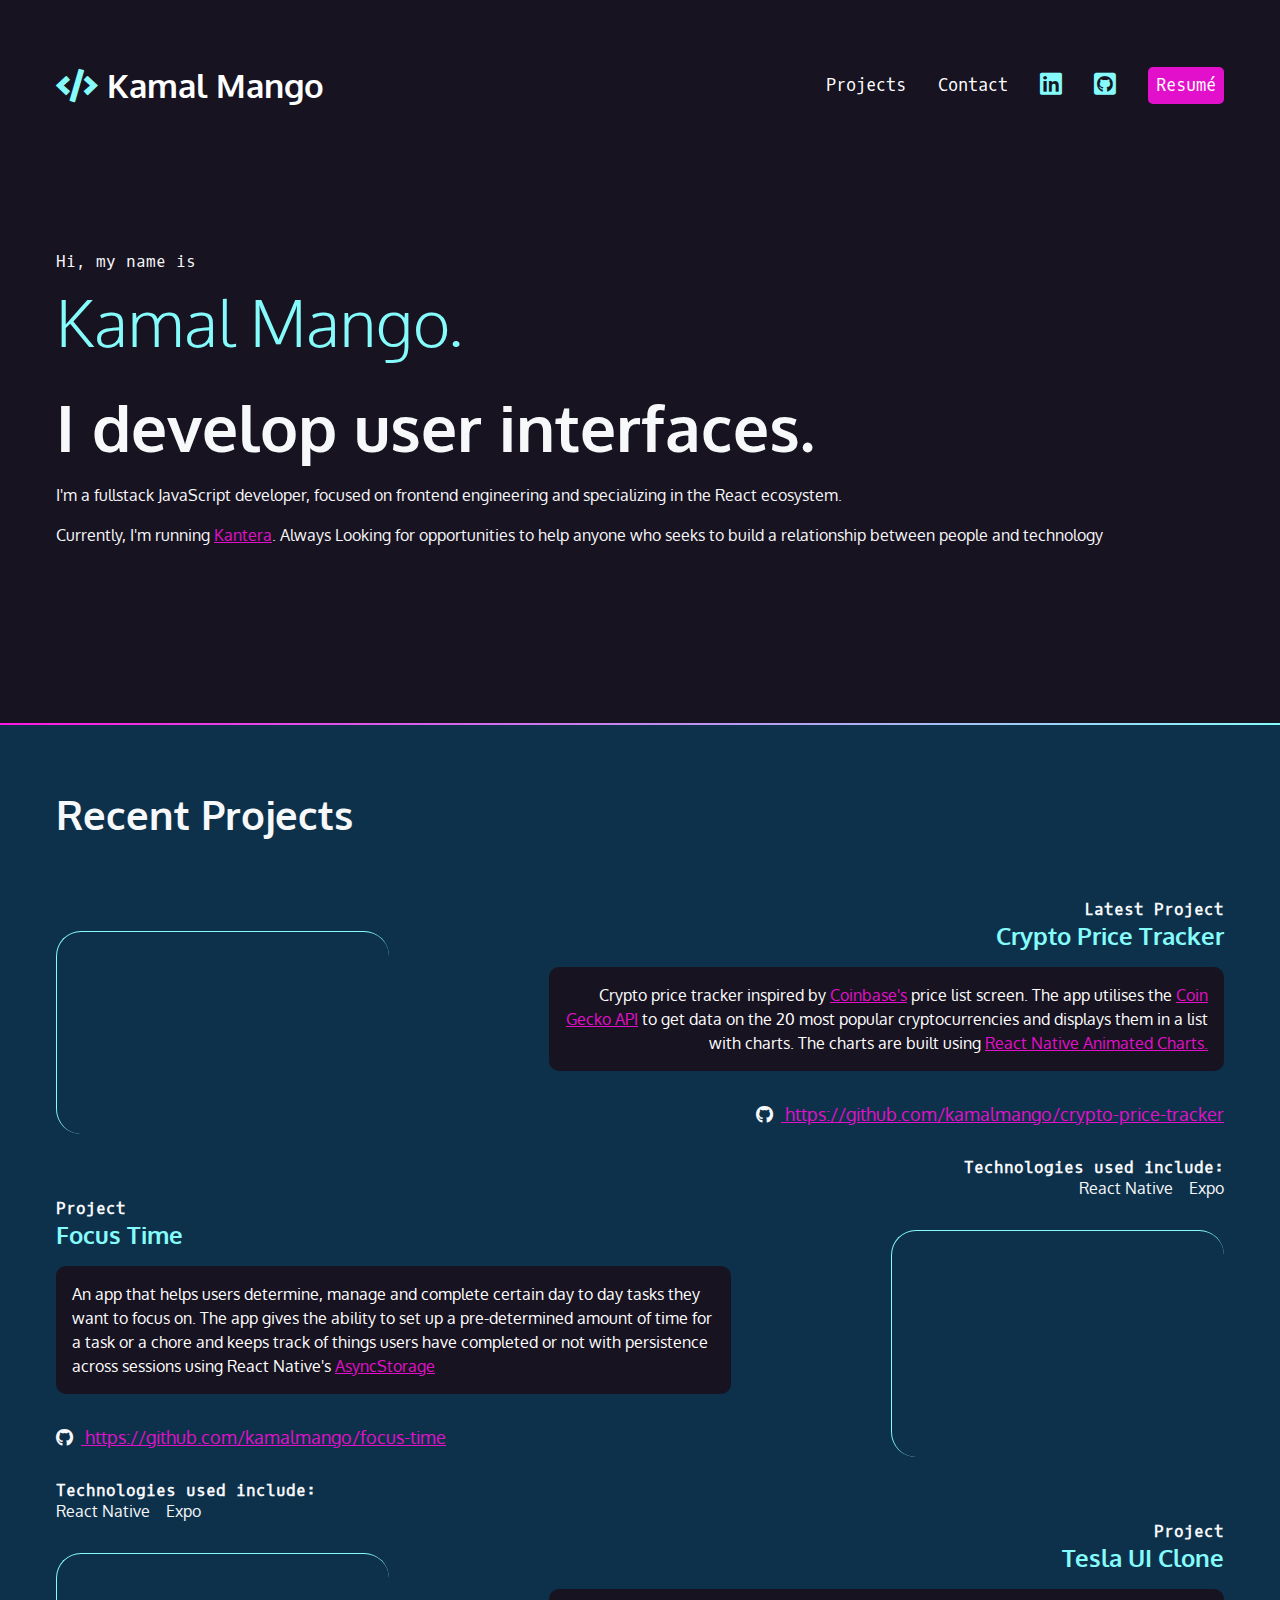
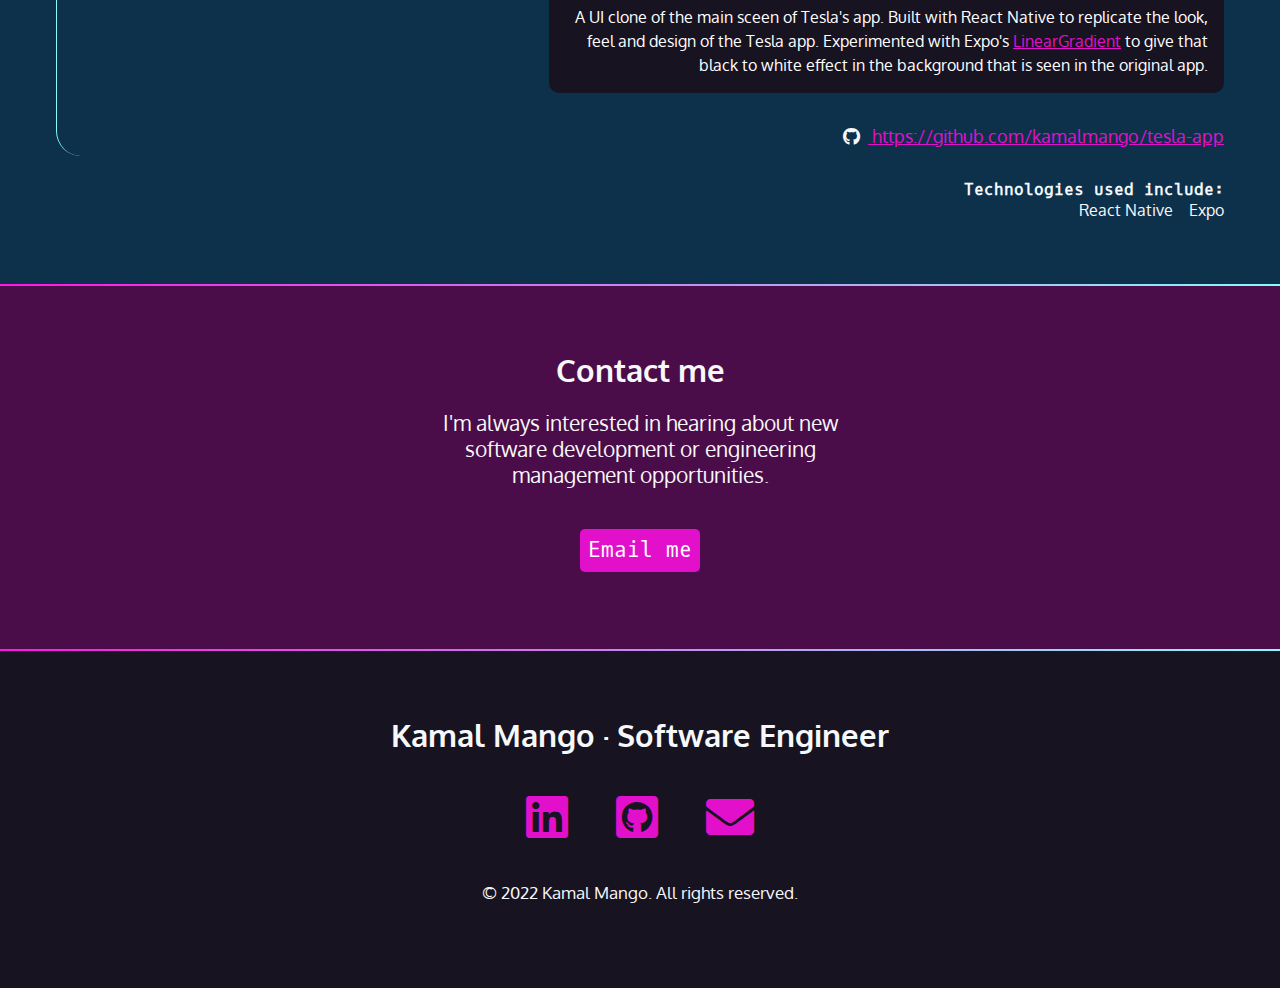
==== home.html @ 73b5f89b "update resume link" ====
<!DOCTYPE html>
<html lang="en">
<head>
  <meta charset="UTF-8">
  <meta http-equiv="X-UA-Compatible" content="IE=edge">
  <meta name="viewport" content="width=device-width, initial-scale=1.0">
  <link rel="preconnect" href="https://fonts.googleapis.com" />
  <link rel="preconnect" href="https://fonts.gstatic.com" crossorigin />
  <link href="https://fonts.googleapis.com/css2?family=Oxygen&family=Oxygen+Mono&display=swap" rel="stylesheet" />
  <link href="https://cdnjs.cloudflare.com/ajax/libs/font-awesome/5.15.4/css/all.min.css" rel="stylesheet" />
  <link href="css/style.css" rel="stylesheet">
  <title>Kamal Mango's Porfolio Website</title>
</head>
<body>
  <!-- nav -->
  <nav>
    <ul class="menu desktop">
      <li>
        <h1>
          <a href="home.html">
            <span class="fas fa-code" aria-hidden="true"></span>
            <span>Kamal Mango</span>
          </a>
        </h1>
      </li>
      <li><a href="#projects">Projects</a></li>
      <li><a href="#contact">Contact</a></li>
      <li>
        <a href="https://www.linkedin.com/in/kamalmango/" target="_blank">
          <span class="fab fa-linkedin" aria-hidden="true"></span>
          <span class="sr-only">LinkedIn</span>
        </a>
      </li>
      <li>
        <a href="https://www.github.com/kamalmango" target="_blank">
          <span class="fab fa-github-square" aria-hidden="true"></span>
          <span class="sr-only">Github</span>
        </a>
      </li>
      <li><a href="https://drive.google.com/file/d/1zNlAHBArFR6UaT8lVeZVPWN4AHHZHZMK/view?usp=sharing" target="_blank" class="button">Resumé</a></li>
    </ul>
  </nav>

   <!-- intro -->
  <section id="intro">
    <p class="name">Hi, my name is <span>Kamal Mango.</span></p> 
    <h2>I develop user interfaces.</h2>
    <p>I'm a fullstack JavaScript developer, focused on frontend engineering and specializing in the React ecosystem.</p>
    <p>Currently, I'm running <a href="https://www.kantera.io/" target="_blank">Kantera</a>. Always Looking for opportunities to help anyone who seeks to build a relationship between people and technology</p>
  </section>

  <div class="gradient"></div>

  <!-- Projects -->
  <div class="section-blue">
    <section id="projects">
      <h2>Recent Projects</h2>
      <article>
        <div class="text">
          <h4>Latest Project</h4>
          <h3>Crypto Price Tracker</h3>
          <p class="blackbox">
            Crypto price tracker inspired by <a href="https://www.coinbase.com/price" target="_blank">Coinbase's</a> price list screen. 
            The app utilises the <a href="https://www.coingecko.com/en/api" target="_blank">Coin Gecko API</a> to get data on the 20 most popular cryptocurrencies and displays them in a list with charts. 
            The charts are built using <a href="https://github.com/rainbow-me/react-native-animated-charts" target="_blank">React Native Animated Charts.</a> 
          </p>
          <div class="git-link">
            <a href="https://github.com/kamalmango/crypto-price-tracker" target="_blank">
              <span class="fab fa-github" aria-hidden="true"></span>
              <span>https://github.com/kamalmango/crypto-price-tracker</span>
            </a>
          </div>
          <h4>Technologies used include:</h4>
          <ul>
            <li>React Native</li>
            <li>Expo</li>
          </ul>
        </div>
        <video autoplay muted loop><source src="./vids/cryptoPriceTracker.mov"></video>
      </article>
      <article class="reverse">
        <div class="text">
          <h4>Project</h4>
          <h3>Focus Time</h3>
          <p class="blackbox">
            An app that helps users determine, manage and complete certain day to day tasks they want to focus on. 
            The app gives the ability to set up a pre-determined amount of time for a task or a chore and keeps track of things
            users have completed or not with persistence across sessions using React Native's 
            <a href="https://reactnative.dev/docs/asyncstorage" target="_blank">AsyncStorage</a>
          </p>
          <div class="git-link">
            <a href="https://github.com/kamalmango/focus-time" target="_blank">
              <span class="fab fa-github" aria-hidden="true"></span>
              <span>https://github.com/kamalmango/focus-time</span>
            </a>
          </div>
          <h4>Technologies used include:</h4>
          <ul>
            <li>React Native</li>
            <li>Expo</li>
          </ul>
        </div>
        <video autoplay muted loop><source src="./vids/focusTime.mov"></video>
      </article>
      <article>
        <div class="text">
          <h4>Project</h4>
          <h3>Tesla UI Clone</h3>
          <p class="blackbox">
            A UI clone of the main sceen of Tesla's app. Built with React Native to replicate the look, feel and design of the Tesla app. 
            Experimented with Expo's <a href="https://docs.expo.dev/versions/latest/sdk/linear-gradient/" target="_blank">LinearGradient</a> to give that 
            black to white effect in the background that is seen in the original app. 
          </p>
          <div class="git-link">
            <a href="https://github.com/kamalmango/tesla-app" target="_blank">
              <span class="fab fa-github" aria-hidden="true"></span>
              <span>https://github.com/kamalmango/tesla-app</span>
            </a>
          </div>
          <h4>Technologies used include:</h4>
          <ul>
            <li>React Native</li>
            <li>Expo</li>
          </ul>
        </div>
        <video autoplay muted loop><source src="./vids/tesla-demo.mov"></video>
      </article>
    </section>
  </div>

  <div class="gradient"></div>

  <!-- contact -->
  <div class="section-plum">
    <section id="contact">
      <h2>Contact me</h2>
      <p>
        I'm always interested in hearing about new software development or engineering management opportunities.
      </p>
      <p><a href="mailto:mango@kantera.io" class="button">Email me</a></p>
    </section>
  </div>

  <div class="gradient"></div>

  <!-- footer -->
  <footer>
    <h2>Kamal Mango &middot; Software Engineer</h2>
    <ul>
      <li>
        <a href="https://www.linkedin.com/in/kamalmango" target="_blank">
          <span class="fab fa-linkedin" aria-hidden="true"></span>
          <span class="sr-only">LinkedIn</span>
        </a>
      </li>
      <li>
        <a href="https://www.github.com/kamalmango" target="_blank">
          <span class="fab fa-github-square" aria-hidden="true"></span>
          <span class="sr-only">Github</span>
        </a>
      </li>
      <li>
        <a href="mailto:mango@kantera.io">
          <span class="fas fa-envelope" aria-hidden="true"></span>
          <span class="sr-only">Email</span>
        </a>
      </li>
    </ul>
    <p><small>&copy; 2022 Kamal Mango. All rights reserved.</small></p>
  </footer>
  
</body>
</html>
---- css/style.css ----
/* Variables declared here - these are the colors for our pages, as well as the font stacks and sizes. */

:root {
  --black: #171321;
  --dkblue: #0d314b;
  --plum: #4b0d49;
  --hotmag: #ff17e4;
  --magenta: #e310cb;
  --aqua: #86fbfb;
  --white: #f7f8fa;
  --font-size: 1.3rem;
  --mono: "Oxygen mono", monospace;
  --sans: Oxygen, sans-serif;
}


/* border box model: https://css-tricks.com/box-sizing/ */

html {
  box-sizing: border-box;
}

*,
*::before,
*::after {
  box-sizing: inherit;
}


/* generic styles for the page */

body {
  padding: 0;
  margin: 0;
  font-family: var(--sans);
  background-color: var(--black);
  color: var(--white);
  font-size: var(--font-size);
}

h1,
h2,
h3 {
  margin: 0;
}

a {
  color: var(--magenta);
}

a:hover {
  color: var(--hotmag);
  text-decoration: none;
}

video {
  width: 30%;
}


/* background color divs */

.section-plum {
  background-color: var(--plum);
}

.section-blue {
  background-color: var(--dkblue);
}

.gradient {
  background: linear-gradient(90deg, rgba(255, 23, 228, 1) 0%, rgba(134, 251, 251, 1) 100%);
  height: 2px;
}


/* intro styles */

#intro {
  padding: 4rem 1rem 10rem 1rem;
  padding-bottom: 10rem;
  max-width: 1200px;
  margin: 0 auto;
}

#intro p {
  font-size: 1rem;
  line-height: 1.5;
}

#intro .name {
  font-family: var(--mono);
  font-size: 1rem;
}

.name span {
  font-family: var(--sans);
  font-size: 4rem;
  color: var(--aqua);
  display: block;
  font-weight: 300;
}

#intro h2 {
  font-size: 4rem;
}


/* contact section */

#contact {
  width: 400px;
  text-align: center;
  margin: 0 auto;
  padding: 4rem 0;
}

#contact p:last-child {
  margin-top: 3rem;
}


/* navigation */

nav {
  font-family: var(--mono);
  font-size: 80%;
  padding: 4rem 1rem;
}

nav h1 a {
  font-family: var(--sans);
}

nav ul {
  margin: 0;
  padding: 0;
  list-style-type: none;
  display: flex;
  flex-flow: row wrap;
  justify-content: center;
  align-items: center;
  gap: 2rem;
}

nav li:first-child {
  flex-basis: 100%;
  text-align: center;
}

nav [class*="fa-"] {
  font-size: 150%;
  color: var(--aqua);
}

nav h1 [class*="fa-"] {
  font-size: 100%;
  color: var(--aqua);
}

nav a {
  color: white;
  text-decoration: none;
  display: block;
}

nav a:hover,
nav [class*="fa-"]:hover {
  color: var(--magenta);
}

.button {
  background-color: var(--magenta);
  color: white;
  padding: 0.5rem;
  border-radius: 5px;
  text-decoration: none;
  font-family: var(--mono);
}

.button:hover {
  color: white;
  background-color: var(--hotmag);
}


/* projects section */

#projects {
  padding: 4rem 1rem;
}

#projects h2 {
  font-size: 2.5rem;
  margin-bottom: calc(2.5rem * 1.5);
}

#projects h3 {
  color: var(--aqua);
}

#projects h4 {
  font-size: 1rem;
  font-family: var(--mono);
  margin: 0;
}

.blackbox {
  padding: 1rem;
  border-radius: 10px;
  color: white;
  background-color: var(--black);
  font-size: 1rem;
  line-height: 1.5;
}

#projects ul {
  list-style-type: none;
  padding: 0;
  margin: 0;
  display: flex;
  flex-flow: row wrap;
  justify-content: flex-start;
  gap: 1rem;
  font-size: 1rem;
}

#projects video {
  /* margin: 2rem 0 4rem 0; */
  margin: 2rem 0 4rem 0;
  padding: 1rem;
  border-left: 1px solid var(--aqua);
  border-top: 1px solid var(--aqua);
  border-radius: 25px;
}


/* footer section */

footer {
  text-align: center;
  padding: 4rem 0;
}

footer ul {
  list-style-type: none;
  padding: 0;
  margin: 2rem 0;
  display: flex;
  flex-flow: row wrap;
  justify-content: center;
  gap: 3rem;
  font-size: 3rem;
}

@media (min-width: 800px) {
  article {
      display: flex;
      gap: 10rem;
  }
  #projects {
      max-width: 1200px;
      margin: 0 auto;
  }
  #projects video {
  }
  .text {
      order: 2;
      text-align: right; 
  }
  #projects ul {
      justify-content: flex-end;
  }
  #projects .reverse .text {
      order: -1;
      text-align: left;
  }
  #projects .reverse video {
  }
  #projects .reverse ul {
      justify-content: flex-start;
  }
}

@media (min-width: 850px) {
  nav {
      max-width: 1200px;
      margin: 0 auto;
  }
  nav li:first-child {
      flex-basis: auto;
      text-align: left;
      margin-right: auto;
  }
}


@media (max-width: 480px) {
  nav {
    display: none;
  }
}

@media (max-width: 800px) {
  video {
    width: 40%;
  }
}

@media (max-width: 700px) {
  video {
    width: 50%;
  }
}

@media (max-width: 600px) {
  video {
    width: 60%;
  }
}

@media (max-width: 500px) {
  video {
    width: 70%;
  }
}

@media (max-width: 400px) {
  video {
    width: 80%;
  }
}

@media (max-width: 300px) {
  video {
    width: 90%;
  }
}

.fa-github {
  color: var(--white);
  margin-right: 0.5rem;
}
.fa-github:hover {
  color: var(--magenta);
}

.git-link {
  font-size: 1.1rem;
  margin-top: 2rem;
  margin-bottom: 2rem;
}
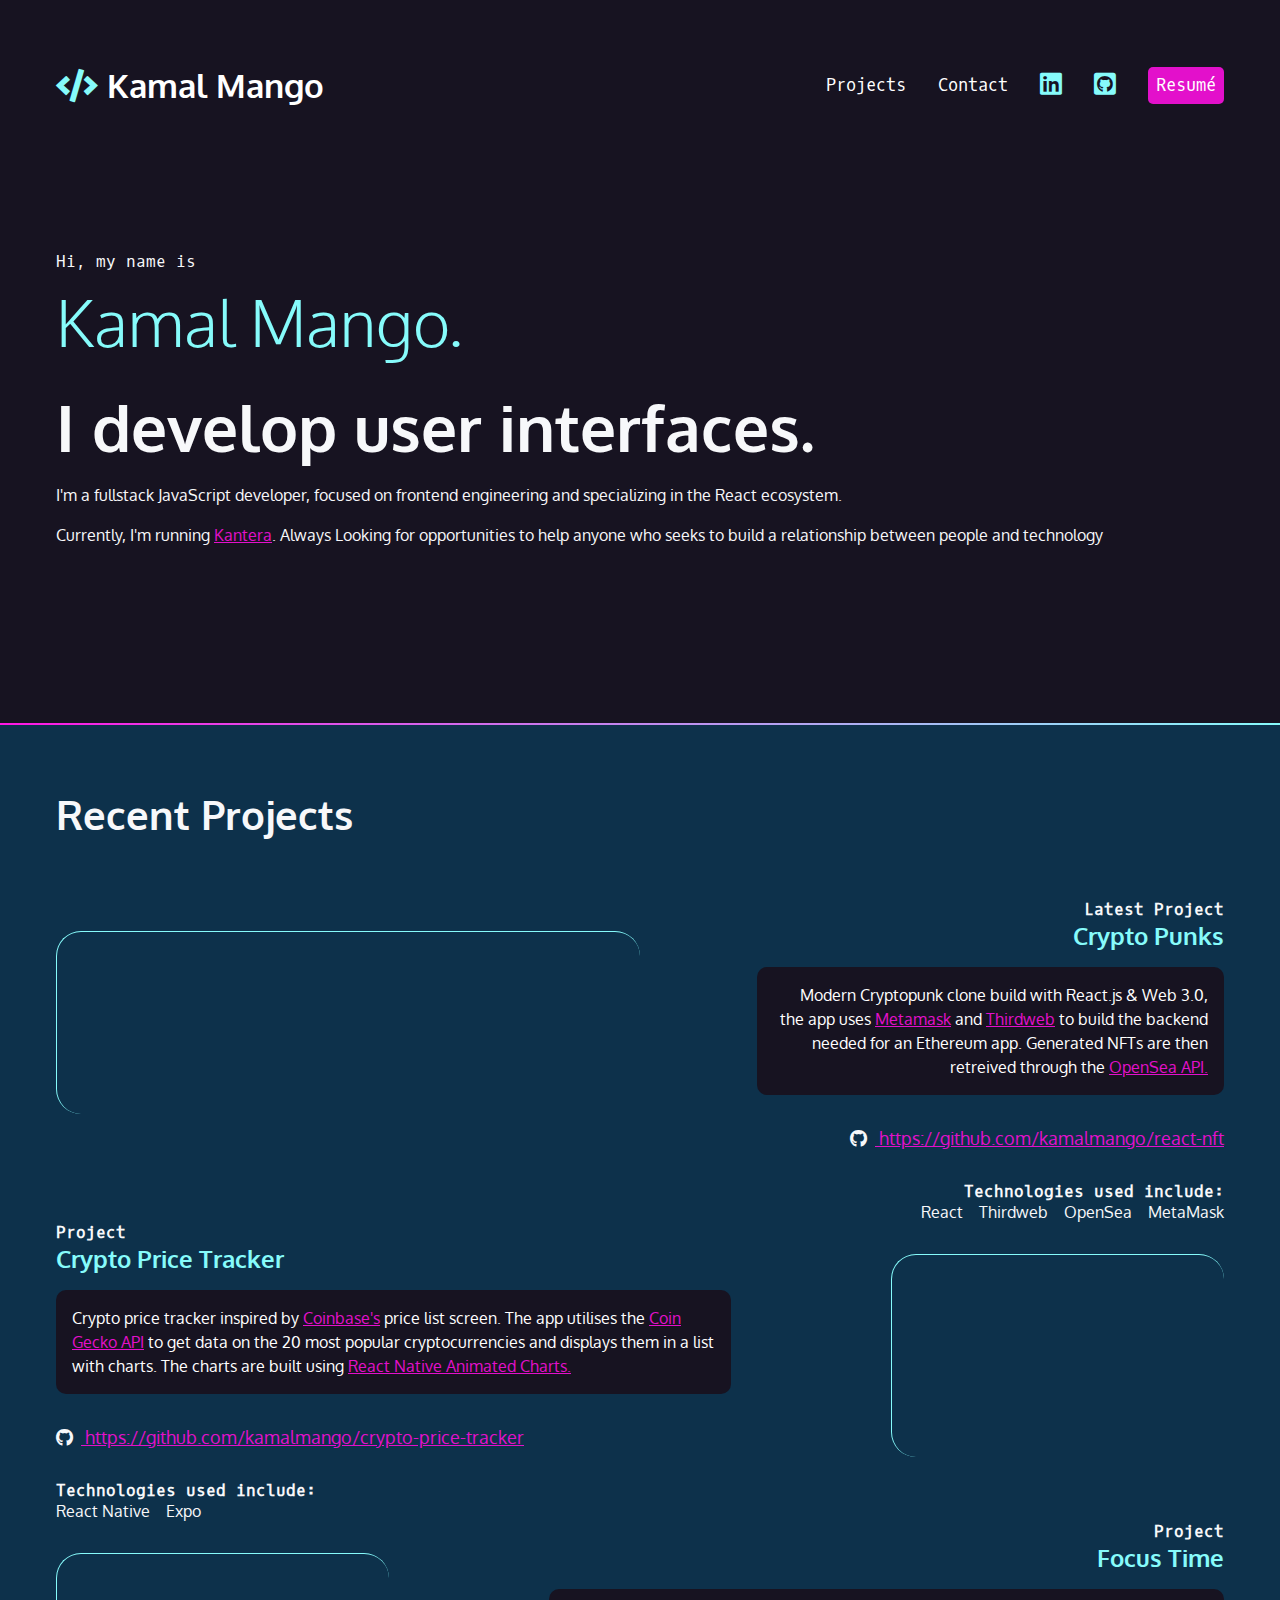
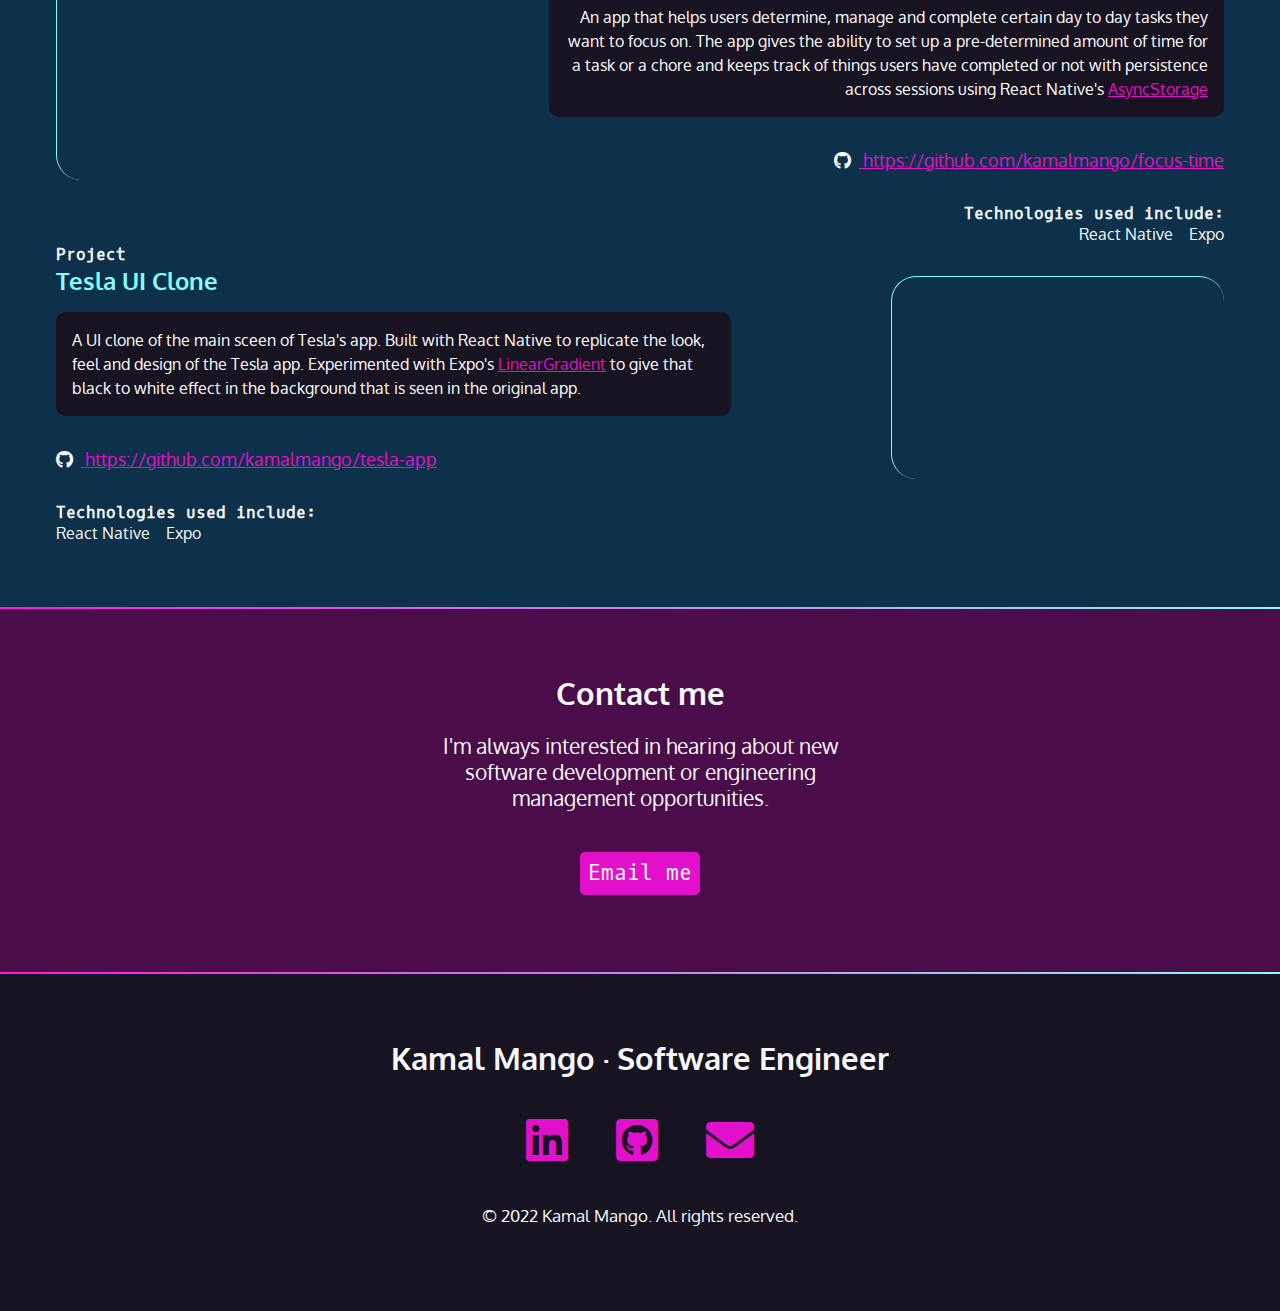
==== commit cabd439b: "add crypto punks project" ====
--- a/home.html
+++ b/home.html
@@ -14,7 +14,7 @@
 <body>
   <!-- nav -->
   <nav>
-    <ul class="menu desktop">
+    <ul class="menu">
       <li>
         <h1>
           <a href="home.html">
@@ -55,9 +55,36 @@
   <div class="section-blue">
     <section id="projects">
       <h2>Recent Projects</h2>
-      <article>
+
+      <article class="desktop">
+        <div class="desktop-text">
+          <h4>Latest Project</h4>
+          <h3>Crypto Punks</h3>
+          <p class="blackbox">
+            Modern Cryptopunk clone build with React.js & Web 3.0, the app uses <a href="https://metamask.io/" target="_blank">Metamask</a> and 
+            <a href="https://thirdweb.com/" target="_blank">Thirdweb</a> to build the backend needed for an Ethereum app. 
+            Generated NFTs are then retreived through the <a href="https://docs.opensea.io/reference/api-overview" target="_blank">OpenSea API.</a> 
+          </p>
+          <div class="git-link">
+            <a href="https://github.com/kamalmango/react-nft" target="_blank">
+              <span class="fab fa-github" aria-hidden="true"></span>
+              <span>https://github.com/kamalmango/react-nft</span>
+            </a>
+          </div>
+          <h4>Technologies used include:</h4>
+          <ul>
+            <li>React</li>
+            <li>Thirdweb</li>
+            <li>OpenSea</li>
+            <li>MetaMask</li>
+          </ul>
+        </div>
+        <video autoplay muted loop class="desktop-vid"><source src="./vids/cryptoPunks.mov"></video>
+      </article>
+
+      <article class="mobile reverse">
         <div class="text">
-          <h4>Latest Project</h4>
+          <h4>Project</h4>
           <h3>Crypto Price Tracker</h3>
           <p class="blackbox">
             Crypto price tracker inspired by <a href="https://www.coinbase.com/price" target="_blank">Coinbase's</a> price list screen. 
@@ -76,9 +103,10 @@
             <li>Expo</li>
           </ul>
         </div>
-        <video autoplay muted loop><source src="./vids/cryptoPriceTracker.mov"></video>
-      </article>
-      <article class="reverse">
+        <video autoplay muted loop class="mobile-vid"><source src="./vids/cryptoPriceTracker.mov"></video>
+      </article>
+
+      <article class="mobile">
         <div class="text">
           <h4>Project</h4>
           <h3>Focus Time</h3>
@@ -100,9 +128,10 @@
             <li>Expo</li>
           </ul>
         </div>
-        <video autoplay muted loop><source src="./vids/focusTime.mov"></video>
-      </article>
-      <article>
+        <video autoplay muted loop class="mobile-vid"><source src="./vids/focusTime.mov"></video>
+      </article>
+
+      <article class="mobile reverse">
         <div class="text">
           <h4>Project</h4>
           <h3>Tesla UI Clone</h3>
@@ -123,8 +152,9 @@
             <li>Expo</li>
           </ul>
         </div>
-        <video autoplay muted loop><source src="./vids/tesla-demo.mov"></video>
-      </article>
+        <video autoplay muted loop class="mobile-vid"><source src="./vids/tesla-demo.mov"></video>
+      </article>
+
     </section>
   </div>
 
--- a/css/style.css
+++ b/css/style.css
@@ -53,8 +53,12 @@
   text-decoration: none;
 }
 
-video {
+.mobile-vid {
   width: 30%;
+}
+
+.desktop-vid {
+  width: 100%;
 }
 
 
@@ -226,7 +230,6 @@
 }
 
 #projects video {
-  /* margin: 2rem 0 4rem 0; */
   margin: 2rem 0 4rem 0;
   padding: 1rem;
   border-left: 1px solid var(--aqua);
@@ -254,7 +257,7 @@
 }
 
 @media (min-width: 800px) {
-  article {
+  .mobile {
       display: flex;
       gap: 10rem;
   }
@@ -262,8 +265,6 @@
       max-width: 1200px;
       margin: 0 auto;
   }
-  #projects video {
-  }
   .text {
       order: 2;
       text-align: right; 
@@ -275,10 +276,23 @@
       order: -1;
       text-align: left;
   }
-  #projects .reverse video {
-  }
   #projects .reverse ul {
       justify-content: flex-start;
+  }
+
+  .desktop {
+    display: grid;
+    grid-template-columns: repeat(10, 1fr);
+  }
+  .desktop-text {
+    grid-column: 7/11;
+    grid-row: 1/2;
+    order: 2;
+    text-align: right;
+  }
+  .desktop-vid {
+    grid-column: 1/6;
+    grid-row: 1/2;
   }
 }
 
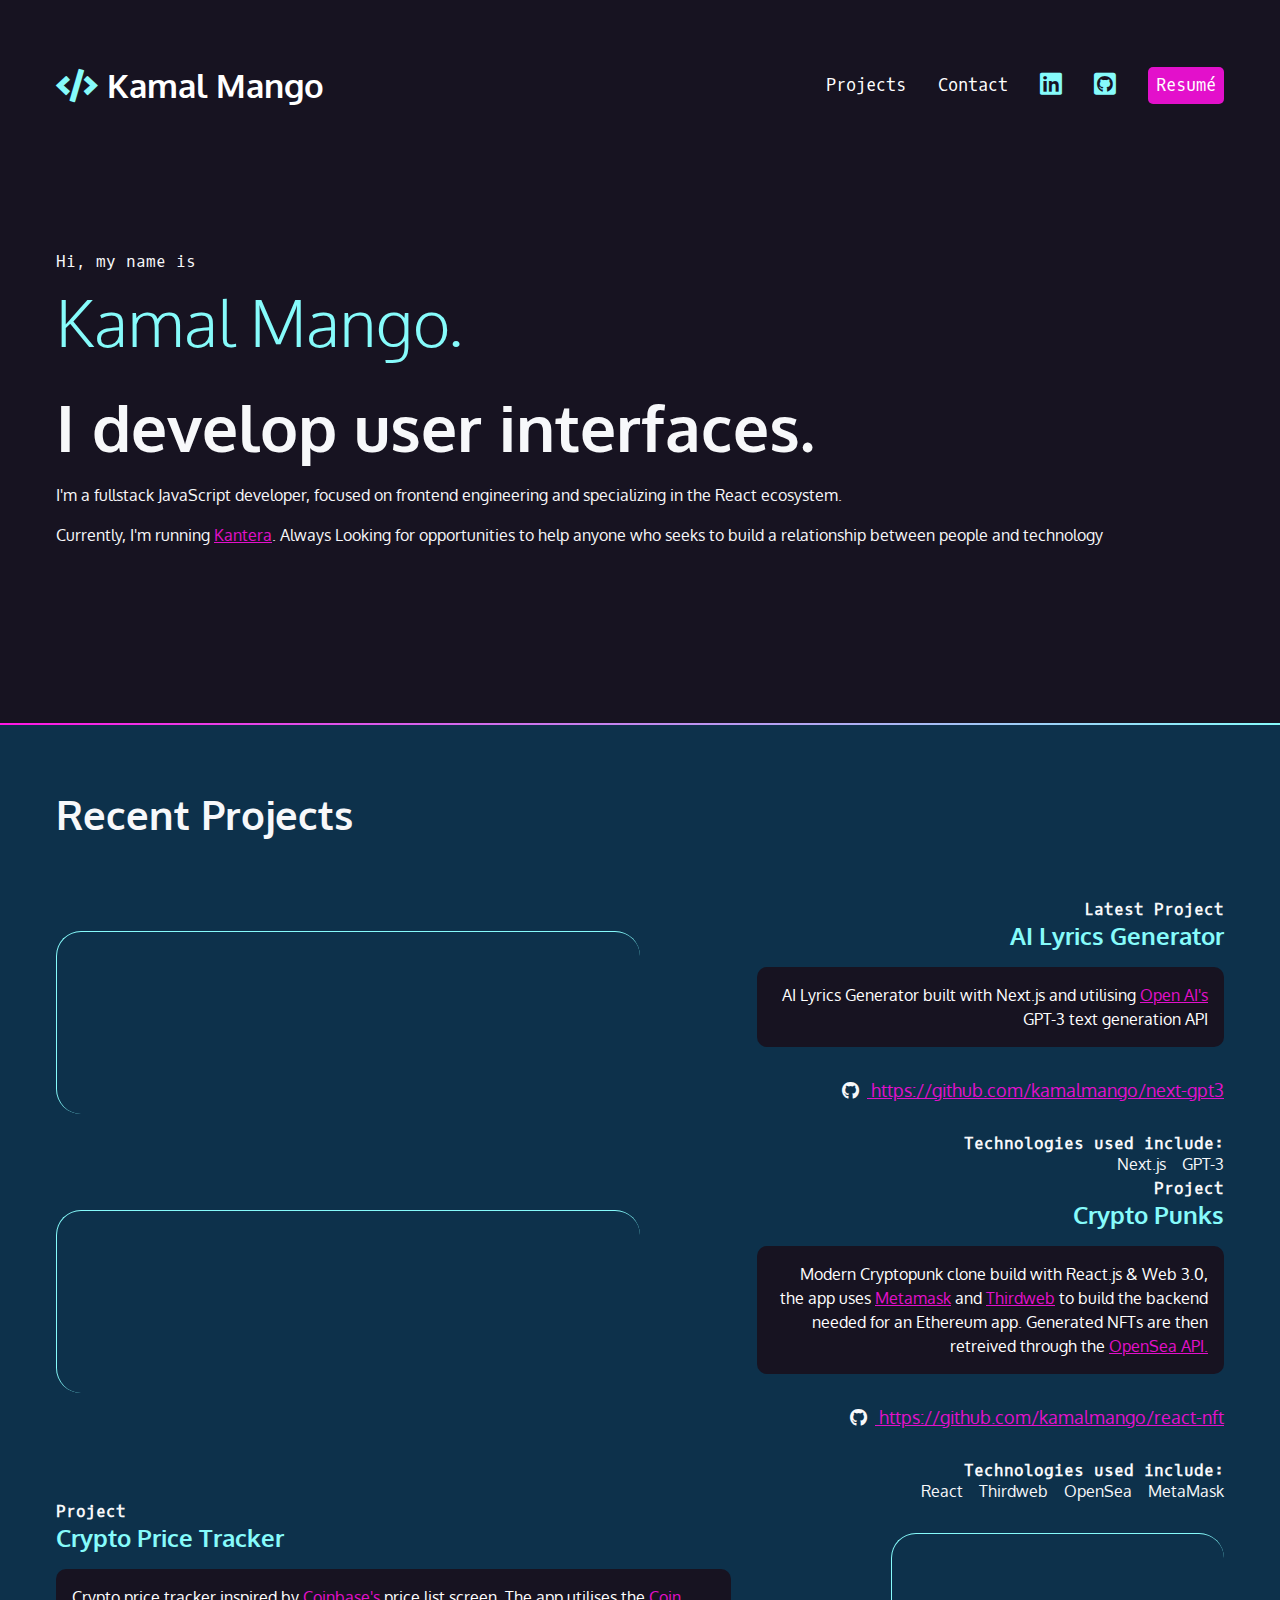
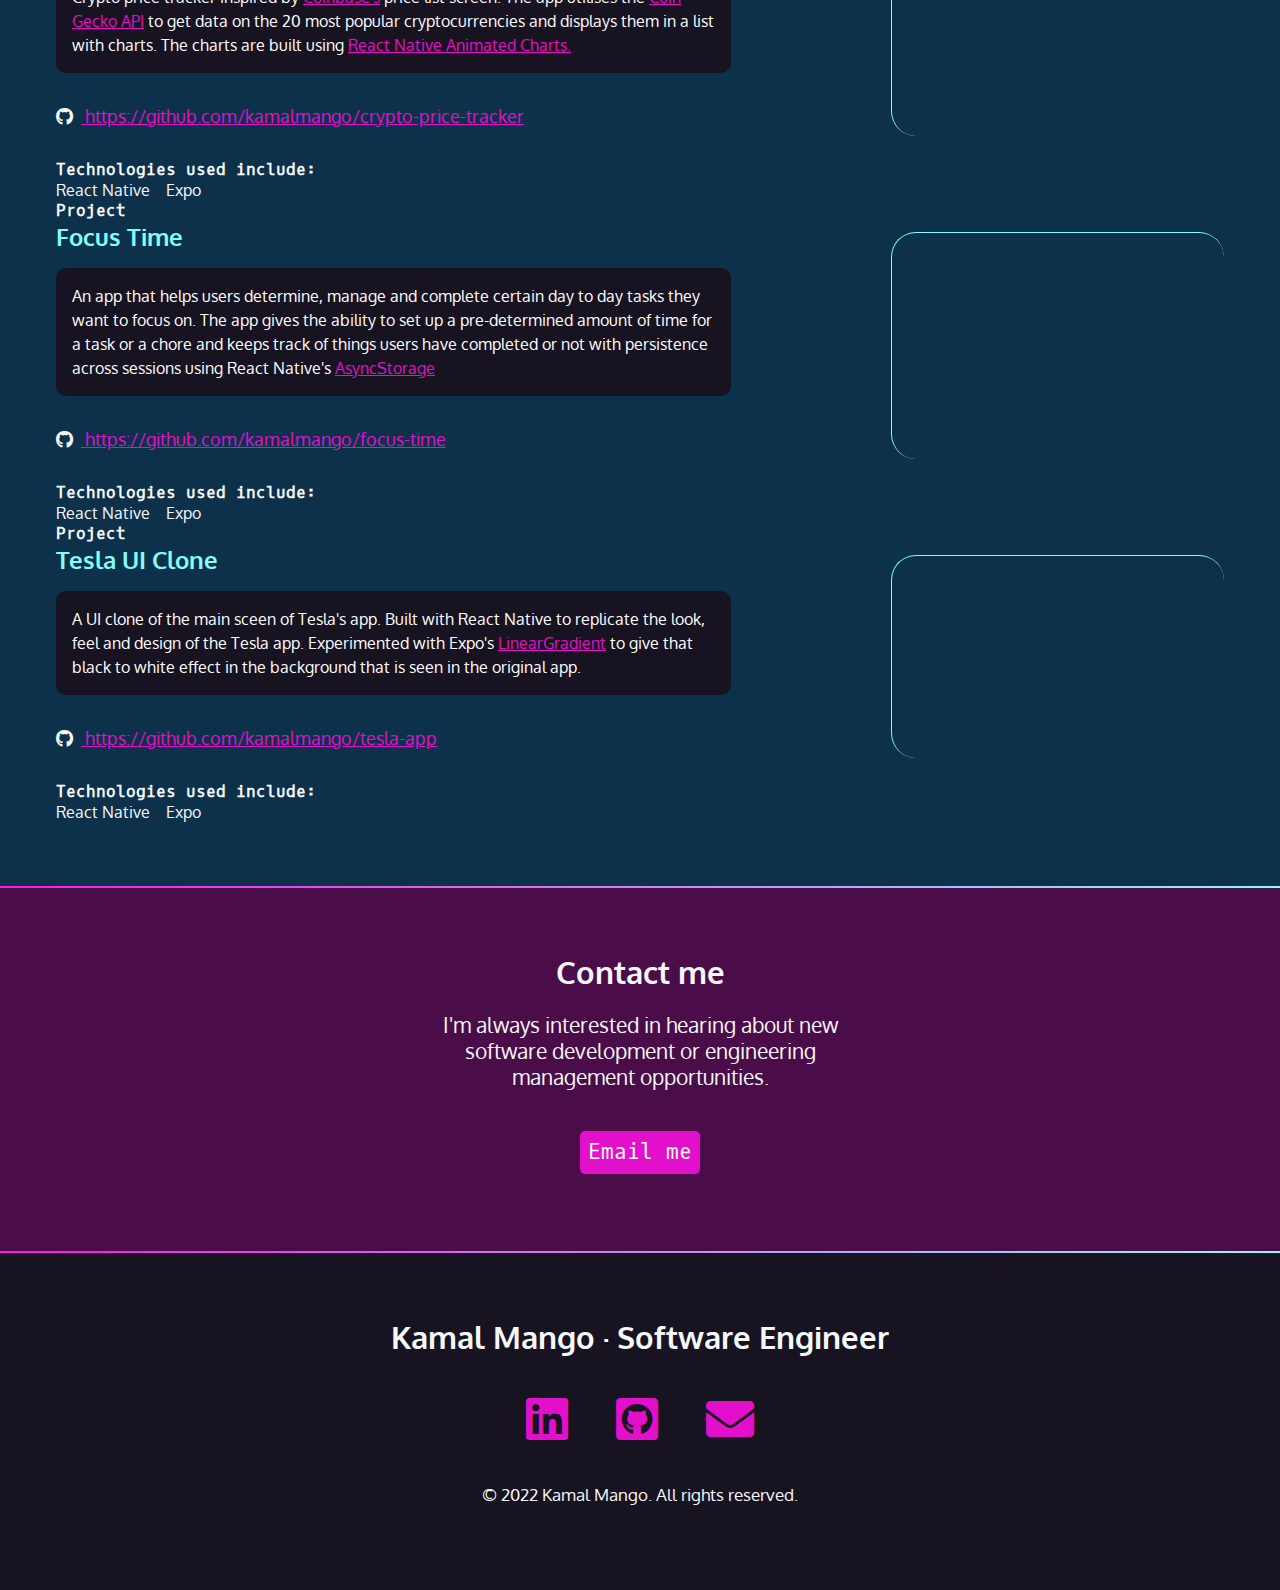
==== commit c00f5b04: "add gpt3 project" ====
--- a/home.html
+++ b/home.html
@@ -59,6 +59,28 @@
       <article class="desktop">
         <div class="desktop-text">
           <h4>Latest Project</h4>
+          <h3>AI Lyrics Generator</h3>
+          <p class="blackbox">
+            AI Lyrics Generator built with Next.js and utilising <a href="https://openai.com/api/" target="_blank">Open AI's</a> GPT-3 text generation API
+          </p>
+          <div class="git-link">
+            <a href="https://github.com/kamalmango/next-gpt3" target="_blank">
+              <span class="fab fa-github" aria-hidden="true"></span>
+              <span>https://github.com/kamalmango/next-gpt3</span>
+            </a>
+          </div>
+          <h4>Technologies used include:</h4>
+          <ul>
+            <li>Next.js</li>
+            <li>GPT-3</li>
+          </ul>
+        </div>
+        <video autoplay muted loop class="desktop-vid"><source src="./vids/gpt3.mov"></video>
+      </article>
+
+      <article class="desktop">
+        <div class="desktop-text">
+          <h4>Project</h4>
           <h3>Crypto Punks</h3>
           <p class="blackbox">
             Modern Cryptopunk clone build with React.js & Web 3.0, the app uses <a href="https://metamask.io/" target="_blank">Metamask</a> and 
@@ -106,7 +128,7 @@
         <video autoplay muted loop class="mobile-vid"><source src="./vids/cryptoPriceTracker.mov"></video>
       </article>
 
-      <article class="mobile">
+      <article class="mobile reverse">
         <div class="text">
           <h4>Project</h4>
           <h3>Focus Time</h3>
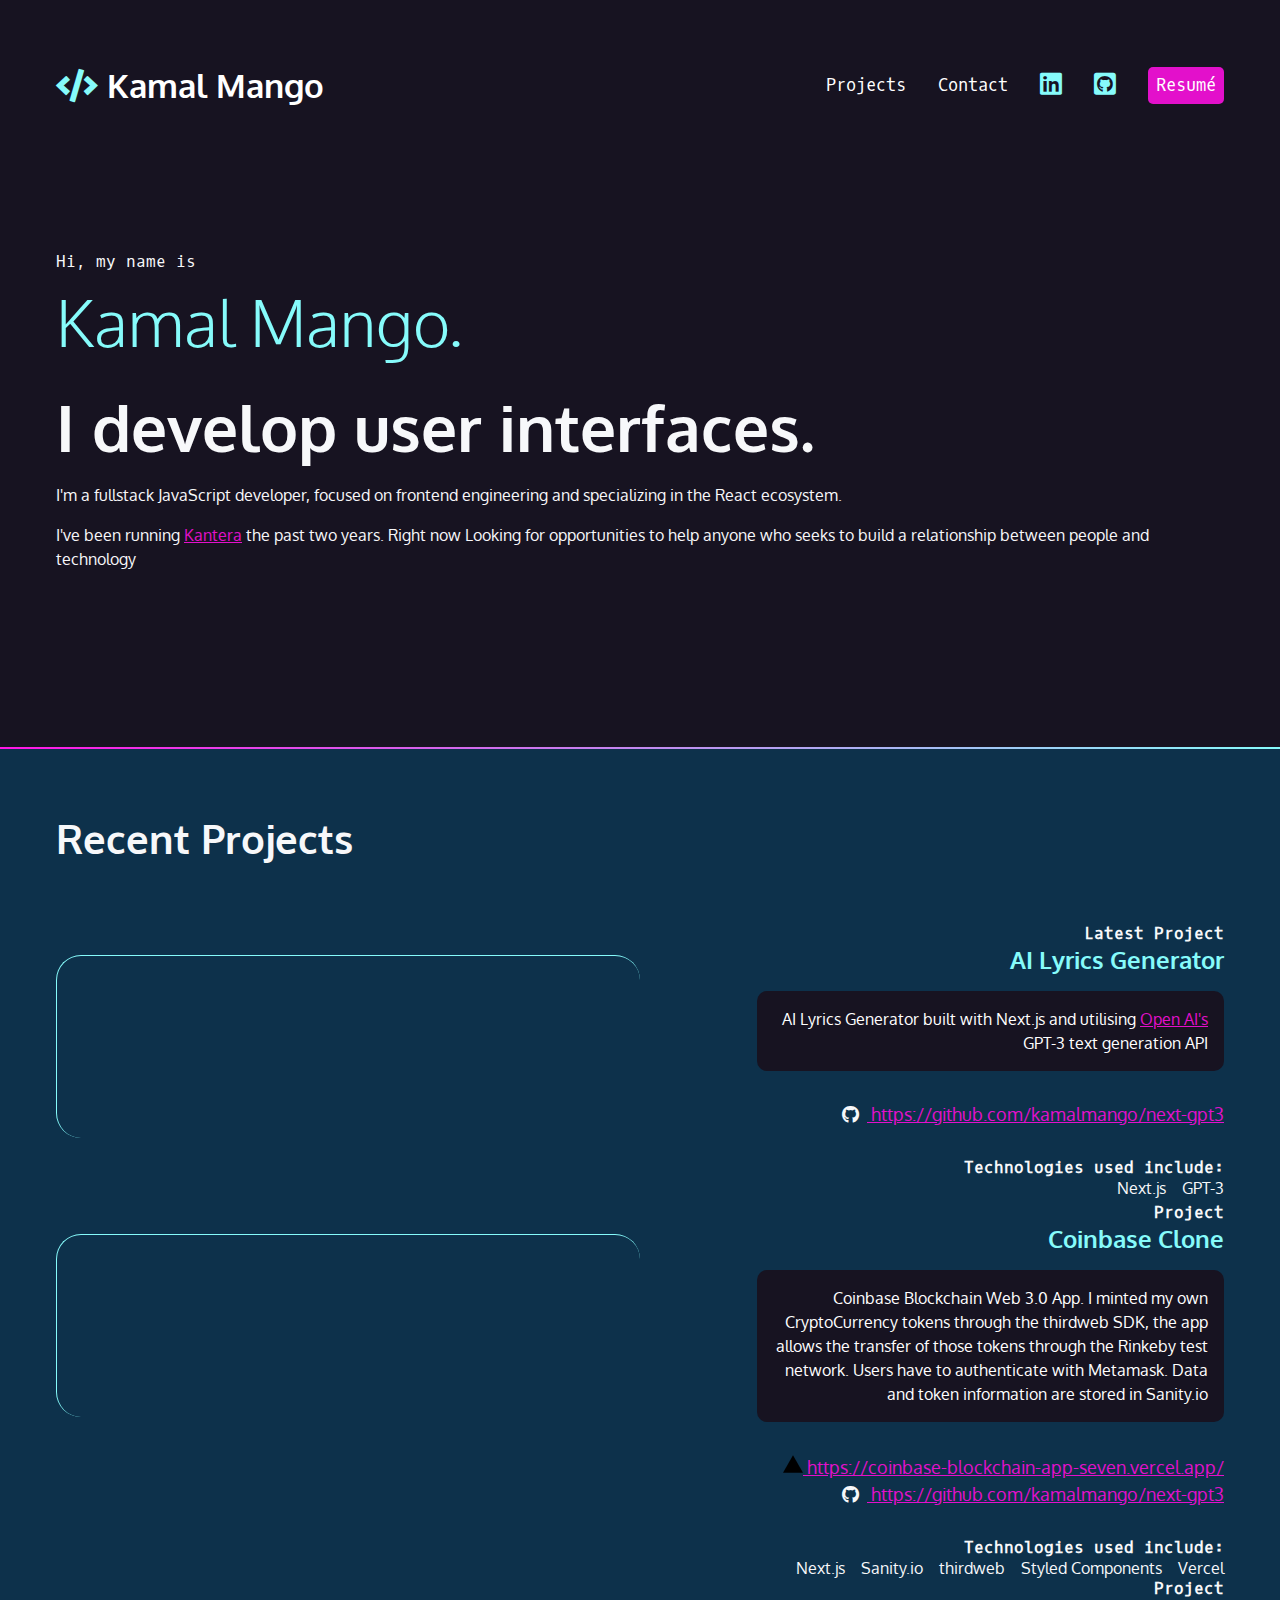
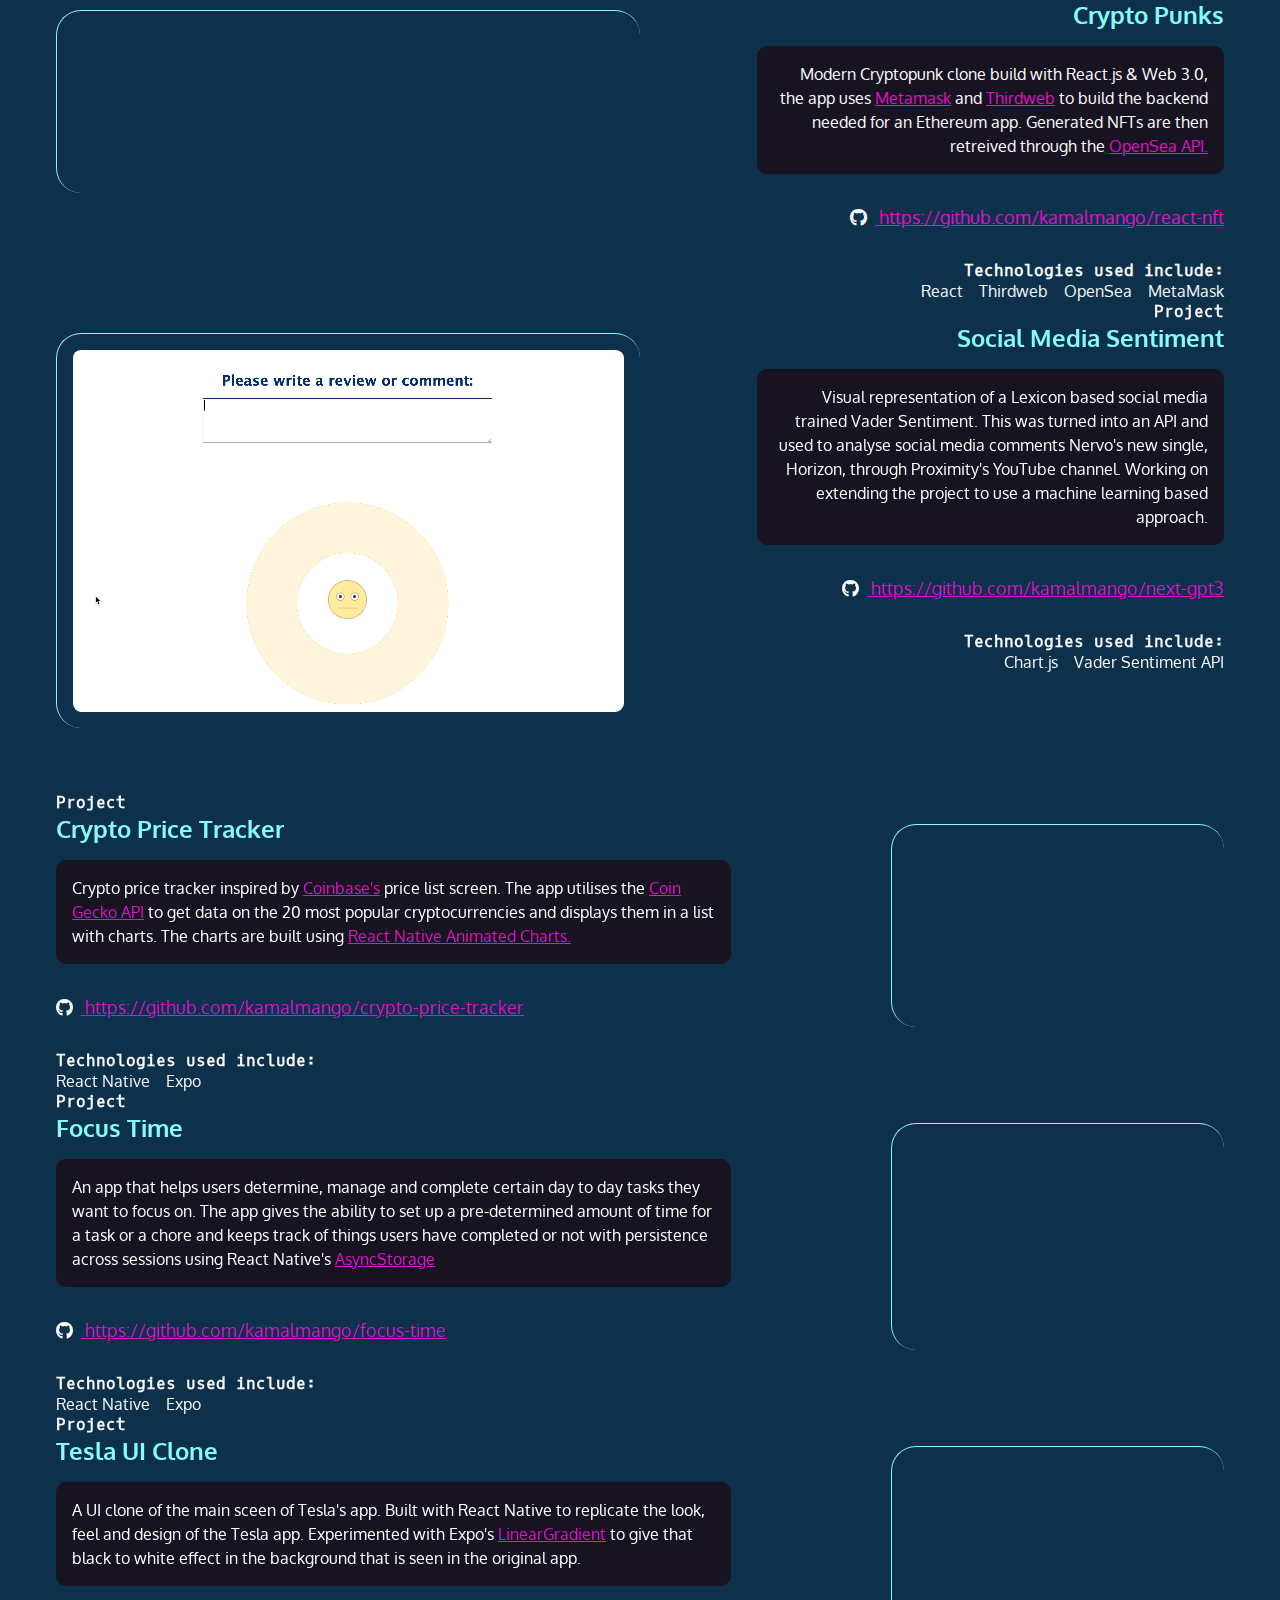
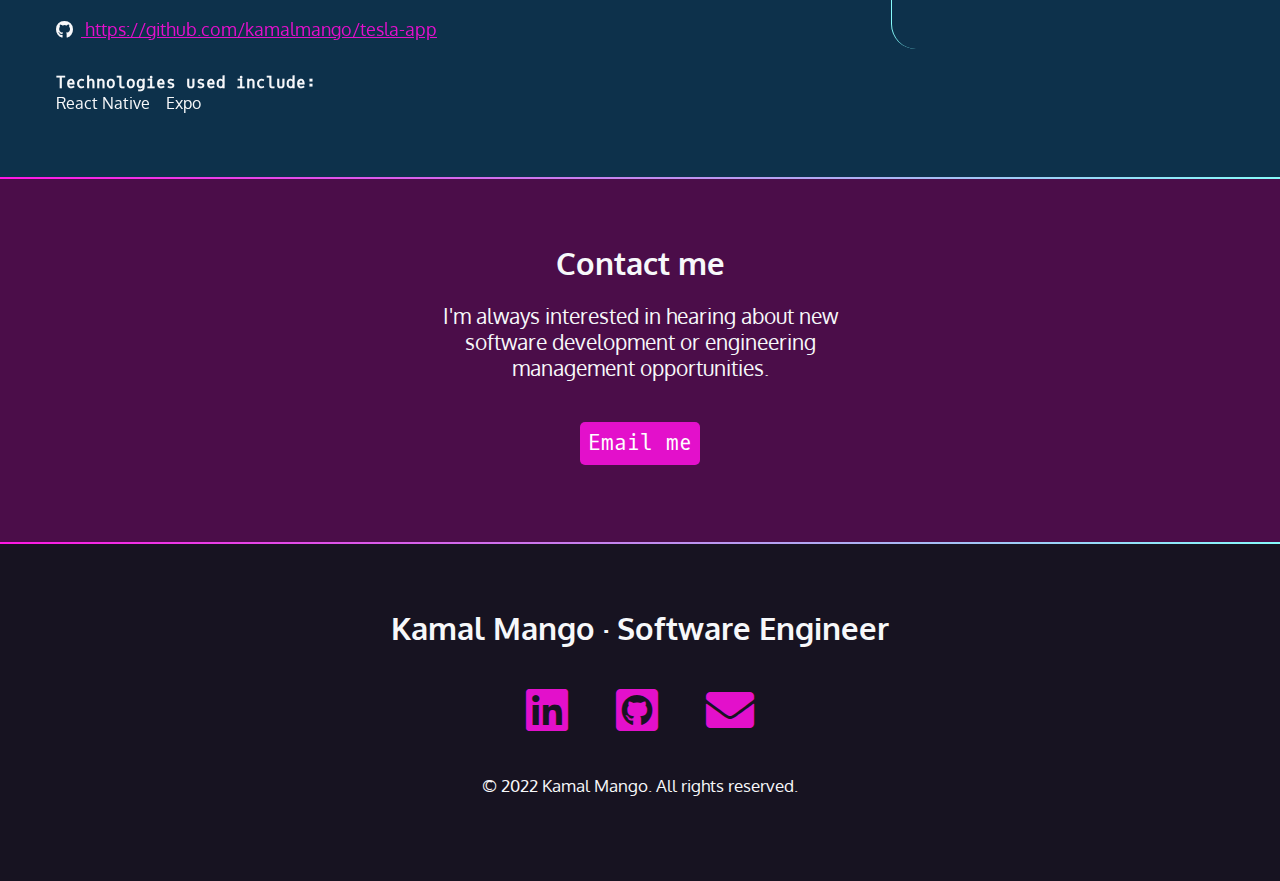
==== commit 2f98f207: "add two projects" ====
--- a/home.html
+++ b/home.html
@@ -46,7 +46,7 @@
     <p class="name">Hi, my name is <span>Kamal Mango.</span></p> 
     <h2>I develop user interfaces.</h2>
     <p>I'm a fullstack JavaScript developer, focused on frontend engineering and specializing in the React ecosystem.</p>
-    <p>Currently, I'm running <a href="https://www.kantera.io/" target="_blank">Kantera</a>. Always Looking for opportunities to help anyone who seeks to build a relationship between people and technology</p>
+    <p>I've been running <a href="https://www.kantera.io/" target="_blank">Kantera</a> the past two years. Right now Looking for opportunities to help anyone who seeks to build a relationship between people and technology</p>
   </section>
 
   <div class="gradient"></div>
@@ -81,6 +81,43 @@
       <article class="desktop">
         <div class="desktop-text">
           <h4>Project</h4>
+          <h3>Coinbase Clone</h3>
+          <p class="blackbox">
+            Coinbase Blockchain Web 3.0 App. I minted my own CryptoCurrency tokens
+            through the thirdweb SDK, the app allows the transfer of those tokens through the Rinkeby test network. Users have to authenticate with Metamask. 
+            Data and token information are stored in Sanity.io
+          </p>
+          <!-- <div class="vercel-link">
+            <a href="https://coinbase-blockchain-app-seven.vercel.app/" target="_blank">
+              <img class="vercel" src="./img/vercel.svg" />
+              <span>https://coinbase-blockchain-app-seven.vercel.app/</span>
+            </a>
+          </div> -->
+          <div class="vercel-link">
+            <a href="https://coinbase-blockchain-app-seven.vercel.app/" target="_blank">
+              <img class="vercel" src="./img/vercel.svg" />
+              <span>https://coinbase-blockchain-app-seven.vercel.app/</span>
+            </a>
+            <a href="https://github.com/kamalmango/next-gpt3" target="_blank">
+              <span class="fab fa-github" aria-hidden="true"></span>
+              <span>https://github.com/kamalmango/next-gpt3</span>
+            </a>
+          </div>
+          <h4>Technologies used include:</h4>
+          <ul>
+            <li>Next.js</li>
+            <li>Sanity.io</li>
+            <li>thirdweb</li>
+            <li>Styled Components</li>
+            <li>Vercel</li>
+          </ul>
+        </div>
+        <video autoplay muted loop class="desktop-vid"><source src="./vids/coinbase-blockchain.mov"></video>
+      </article>
+
+      <article class="desktop">
+        <div class="desktop-text">
+          <h4>Project</h4>
           <h3>Crypto Punks</h3>
           <p class="blackbox">
             Modern Cryptopunk clone build with React.js & Web 3.0, the app uses <a href="https://metamask.io/" target="_blank">Metamask</a> and 
@@ -102,6 +139,29 @@
           </ul>
         </div>
         <video autoplay muted loop class="desktop-vid"><source src="./vids/cryptoPunks.mov"></video>
+      </article>
+
+      <article class="desktop">
+        <div class="desktop-text">
+          <h4>Project</h4>
+          <h3>Social Media Sentiment</h3>
+          <p class="blackbox">
+            Visual representation of a Lexicon based social media trained Vader Sentiment. This was turned into an API and used to analyse social media comments
+            Nervo's new single, Horizon, through Proximity's YouTube channel. Working on extending the project to use a machine learning based approach.
+          </p>
+          <div class="git-link">
+            <a href="https://github.com/kamalmango/next-gpt3" target="_blank">
+              <span class="fab fa-github" aria-hidden="true"></span>
+              <span>https://github.com/kamalmango/next-gpt3</span>
+            </a>
+          </div>
+          <h4>Technologies used include:</h4>
+          <ul>
+            <li>Chart.js</li>
+            <li>Vader Sentiment API</li>
+          </ul>
+        </div>
+        <video autoplay muted loop class="desktop-vid"><source src="./vids/sentiment-kantera.mov"></video>
       </article>
 
       <article class="mobile reverse">
--- a/css/style.css
+++ b/css/style.css
@@ -363,4 +363,18 @@
   font-size: 1.1rem;
   margin-top: 2rem;
   margin-bottom: 2rem;
+}
+
+.vercel-link {
+  display: flex;
+  flex-direction: column;
+  gap: 5px;
+  font-size: 1.1rem;
+  margin-top: 2rem;
+  margin-bottom: 2rem;
+}
+
+.vercel {
+  height: 20px;
+  width: 20px;
 }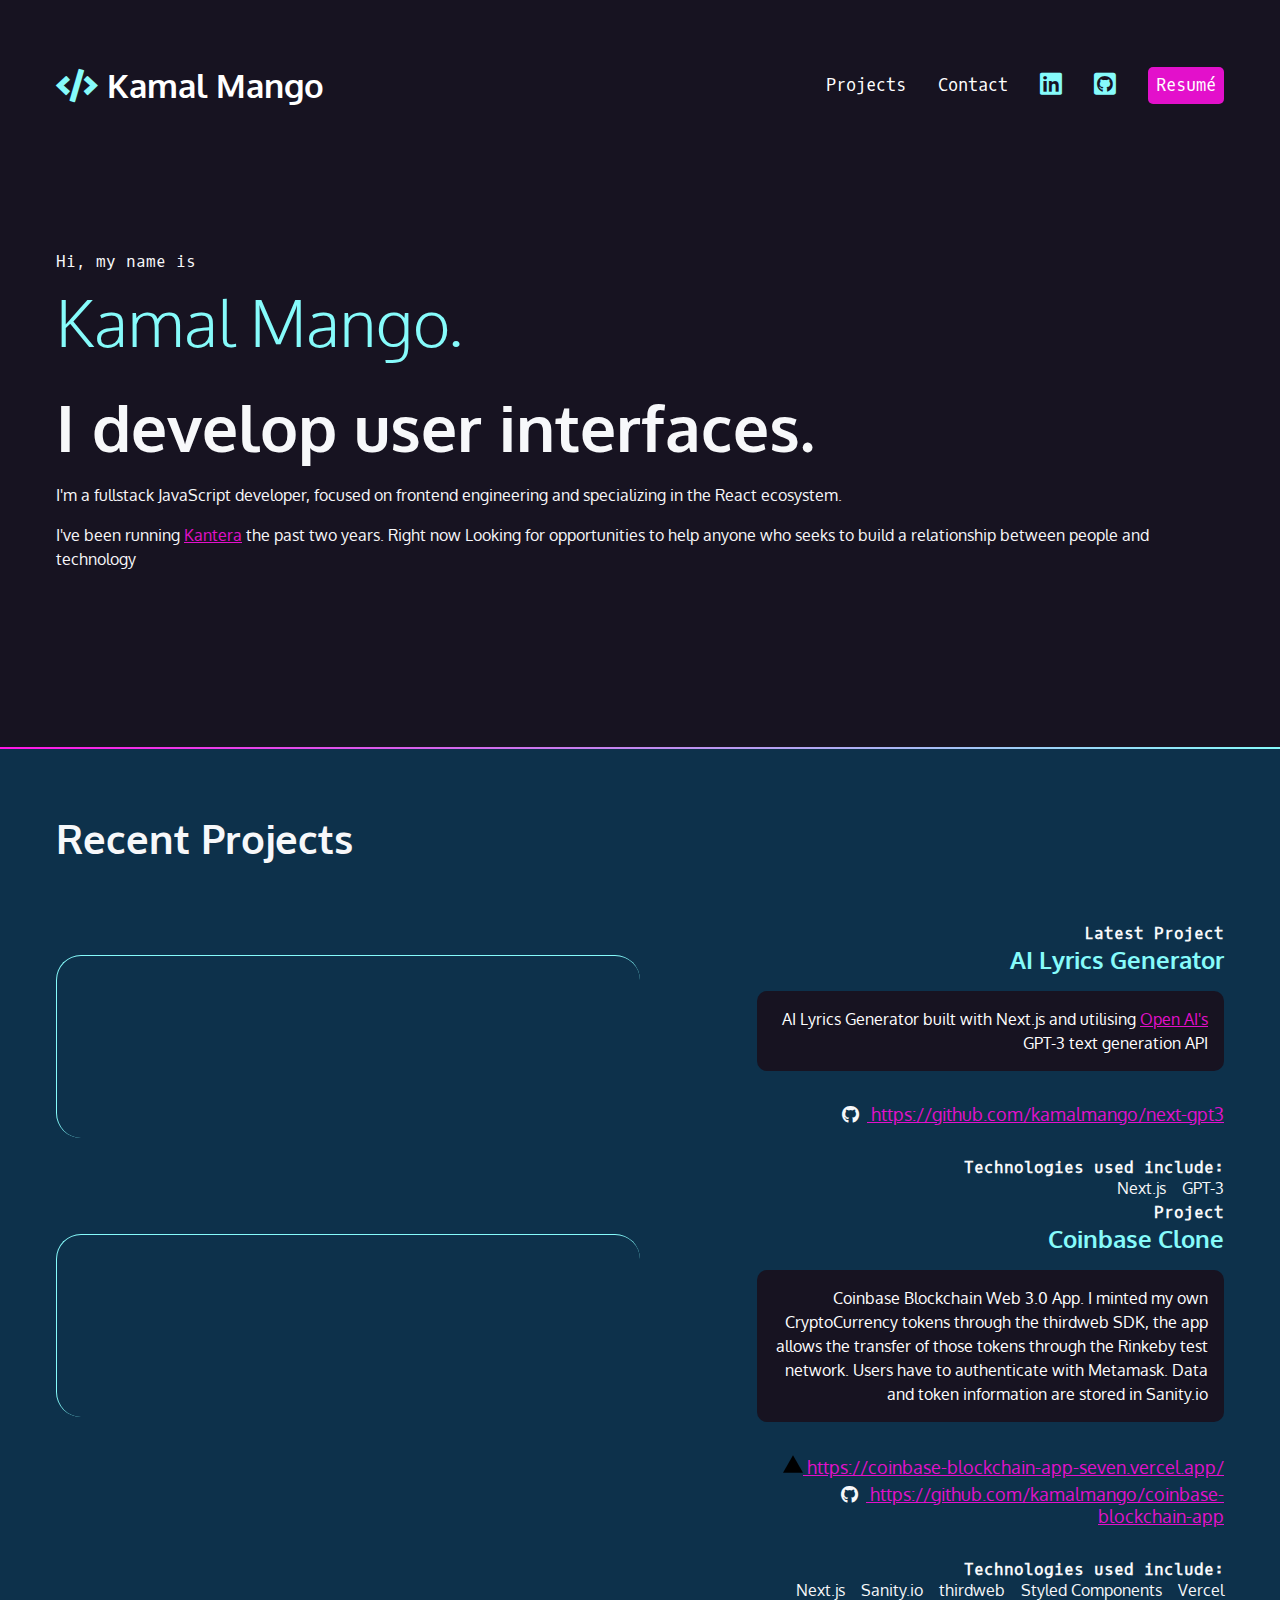
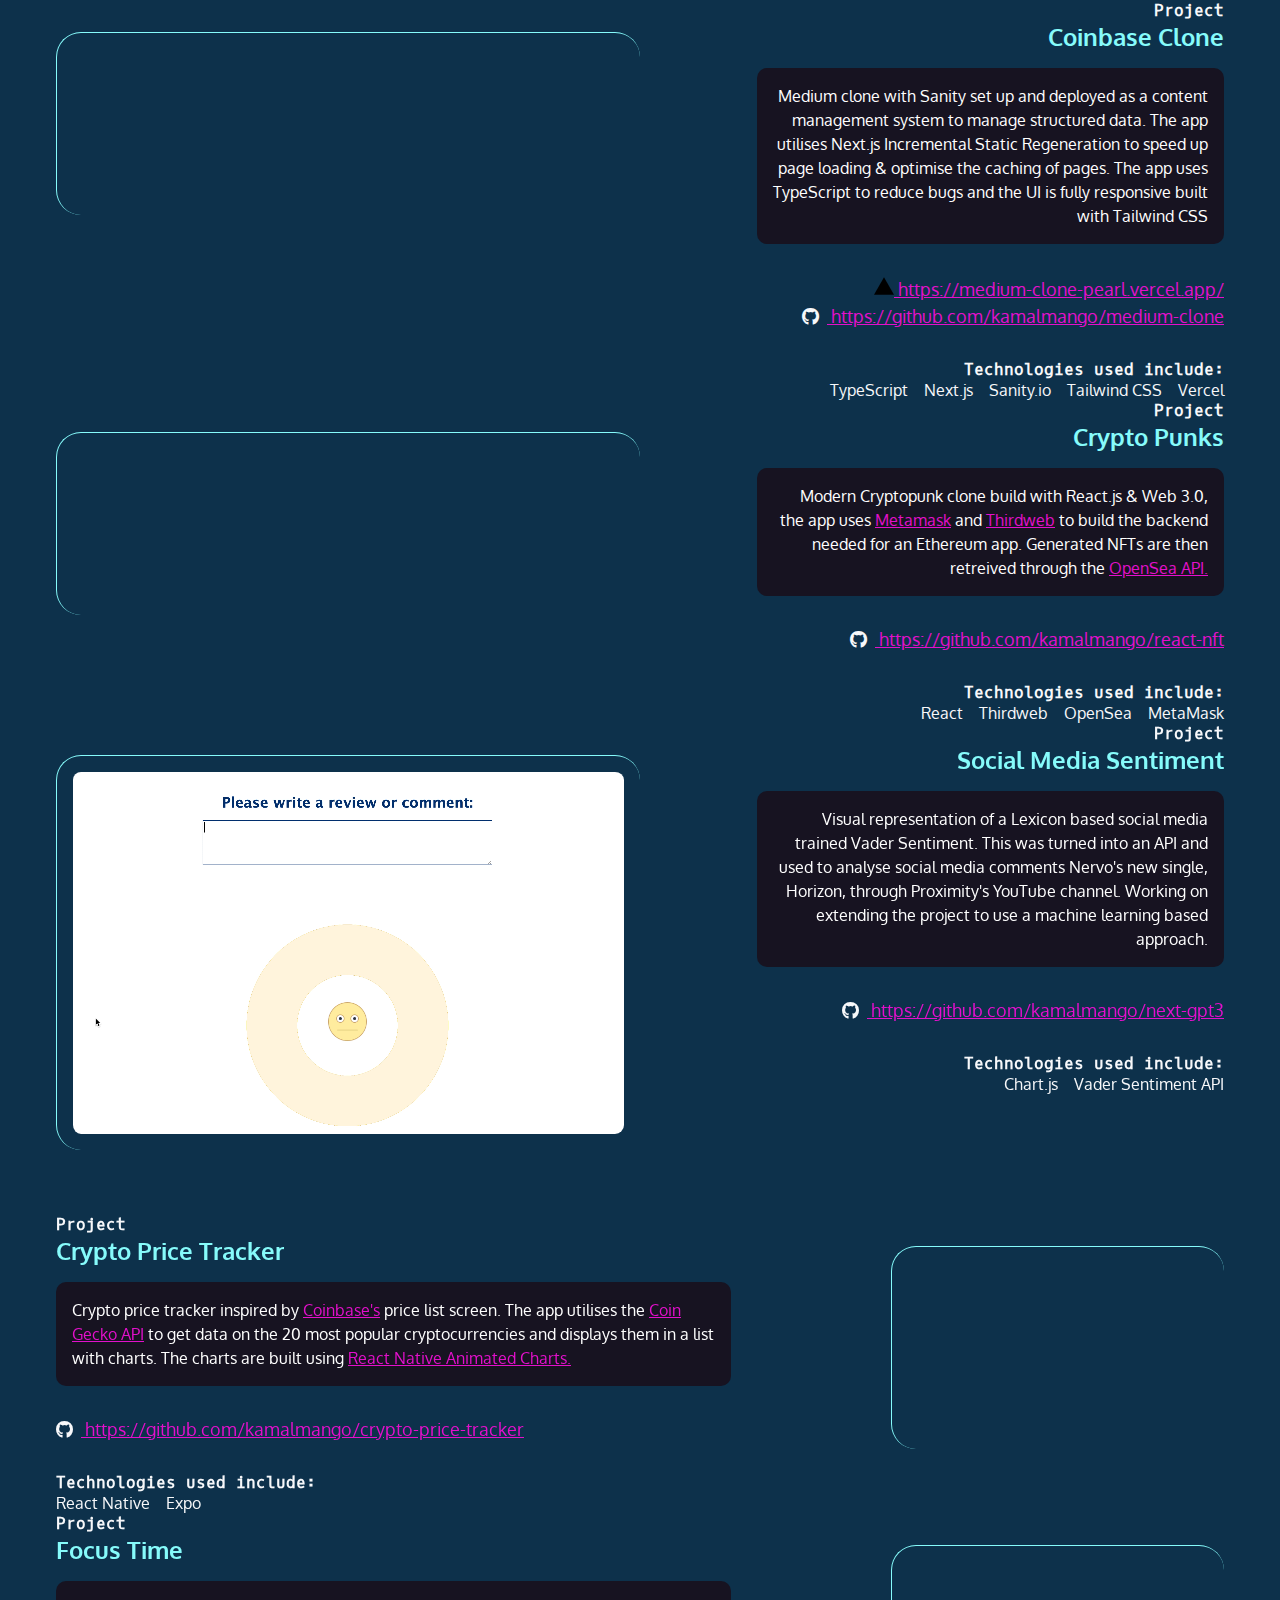
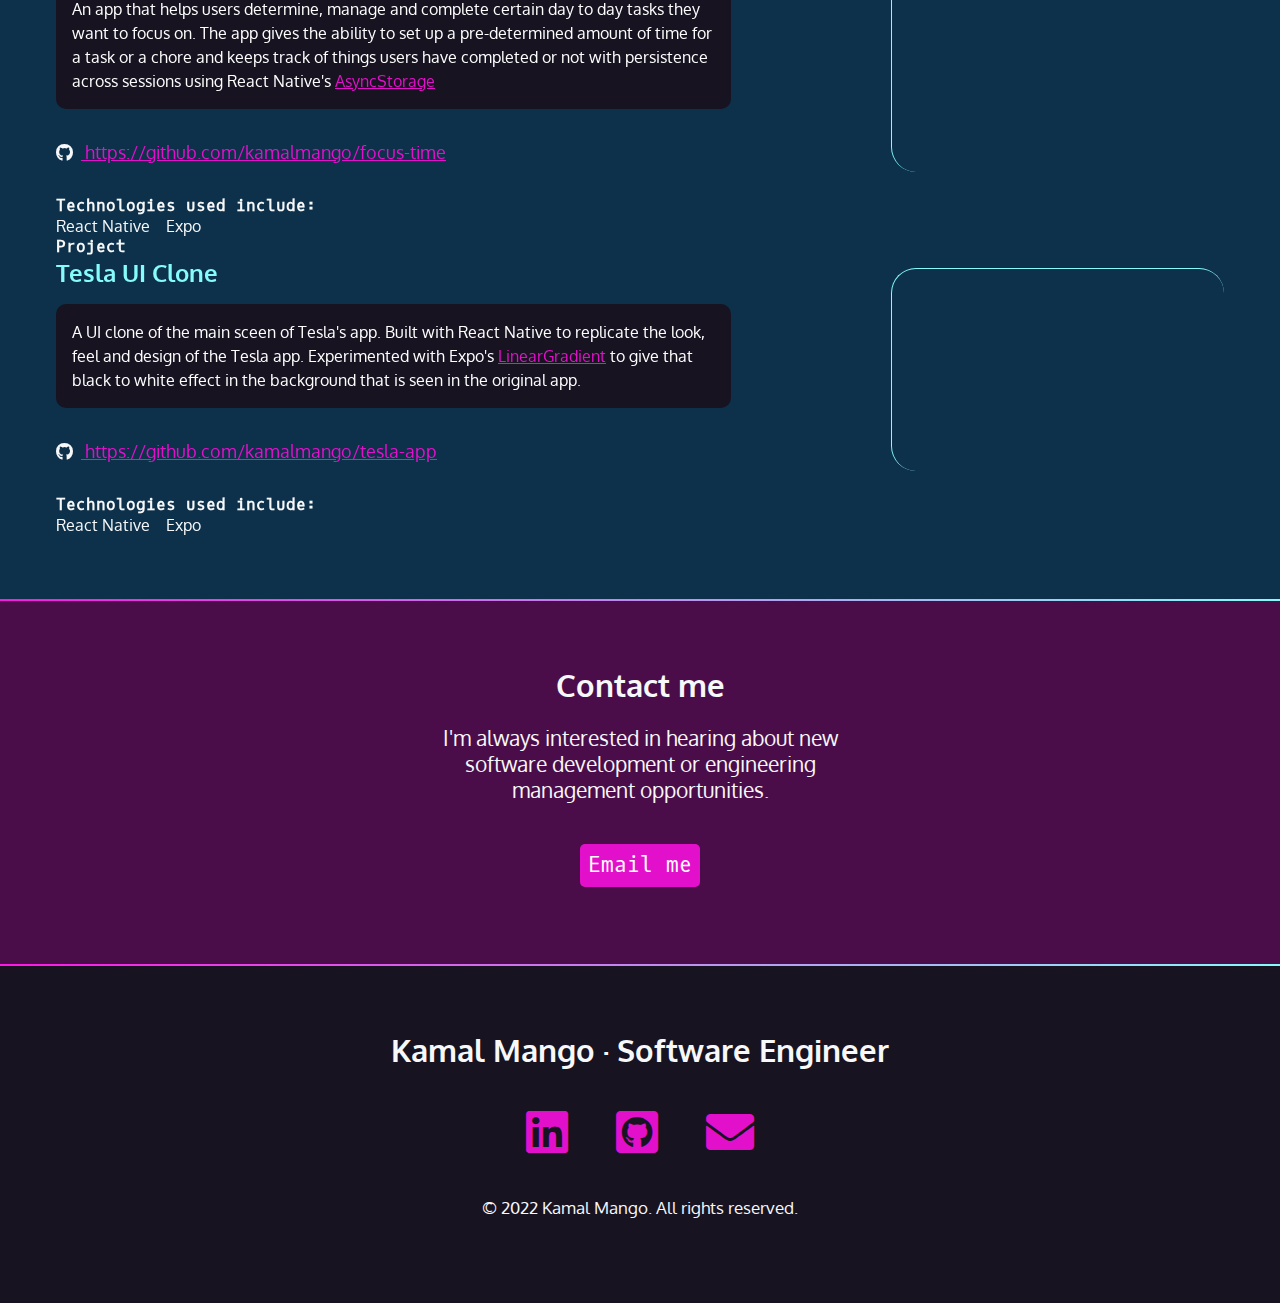
==== commit 9528e55d: "add project" ====
--- a/home.html
+++ b/home.html
@@ -37,7 +37,7 @@
           <span class="sr-only">Github</span>
         </a>
       </li>
-      <li><a href="https://drive.google.com/file/d/1zNlAHBArFR6UaT8lVeZVPWN4AHHZHZMK/view?usp=sharing" target="_blank" class="button">Resumé</a></li>
+      <li><a href="https://drive.google.com/file/d/1o-_m_3BC9Md2yOfNJsCESM0IlHHCLvED/view?usp=sharing" target="_blank" class="button">Resumé</a></li>
     </ul>
   </nav>
 
@@ -98,9 +98,9 @@
               <img class="vercel" src="./img/vercel.svg" />
               <span>https://coinbase-blockchain-app-seven.vercel.app/</span>
             </a>
-            <a href="https://github.com/kamalmango/next-gpt3" target="_blank">
-              <span class="fab fa-github" aria-hidden="true"></span>
-              <span>https://github.com/kamalmango/next-gpt3</span>
+            <a href="https://github.com/kamalmango/coinbase-blockchain-app" target="_blank">
+              <span class="fab fa-github" aria-hidden="true"></span>
+              <span>https://github.com/kamalmango/coinbase-blockchain-app</span>
             </a>
           </div>
           <h4>Technologies used include:</h4>
@@ -113,6 +113,42 @@
           </ul>
         </div>
         <video autoplay muted loop class="desktop-vid"><source src="./vids/coinbase-blockchain.mov"></video>
+      </article>
+
+      <article class="desktop">
+        <div class="desktop-text">
+          <h4>Project</h4>
+          <h3>Coinbase Clone</h3>
+          <p class="blackbox">
+            Medium clone with Sanity set up and deployed as a content management system to manage structured data. The app utilises Next.js Incremental Static Regeneration
+            to speed up page loading & optimise the caching of pages. The app uses TypeScript to reduce bugs and the UI is fully responsive built with Tailwind CSS
+          </p>
+          <!-- <div class="vercel-link">
+            <a href="https://coinbase-blockchain-app-seven.vercel.app/" target="_blank">
+              <img class="vercel" src="./img/vercel.svg" />
+              <span>https://coinbase-blockchain-app-seven.vercel.app/</span>
+            </a>
+          </div> -->
+          <div class="vercel-link">
+            <a href="https://medium-clone-pearl.vercel.app/ target="_blank">
+              <img class="vercel" src="./img/vercel.svg" />
+              <span>https://medium-clone-pearl.vercel.app/</span>
+            </a>
+            <a href="https://github.com/kamalmango/medium-clone" target="_blank">
+              <span class="fab fa-github" aria-hidden="true"></span>
+              <span>https://github.com/kamalmango/medium-clone</span>
+            </a>
+          </div>
+          <h4>Technologies used include:</h4>
+          <ul>
+            <li>TypeScript</li>
+            <li>Next.js</li>
+            <li>Sanity.io</li>
+            <li>Tailwind CSS</li>
+            <li>Vercel</li>
+          </ul>
+        </div>
+        <video autoplay muted loop class="desktop-vid"><source src="./vids/medium-clone.mov"></video>
       </article>
 
       <article class="desktop">
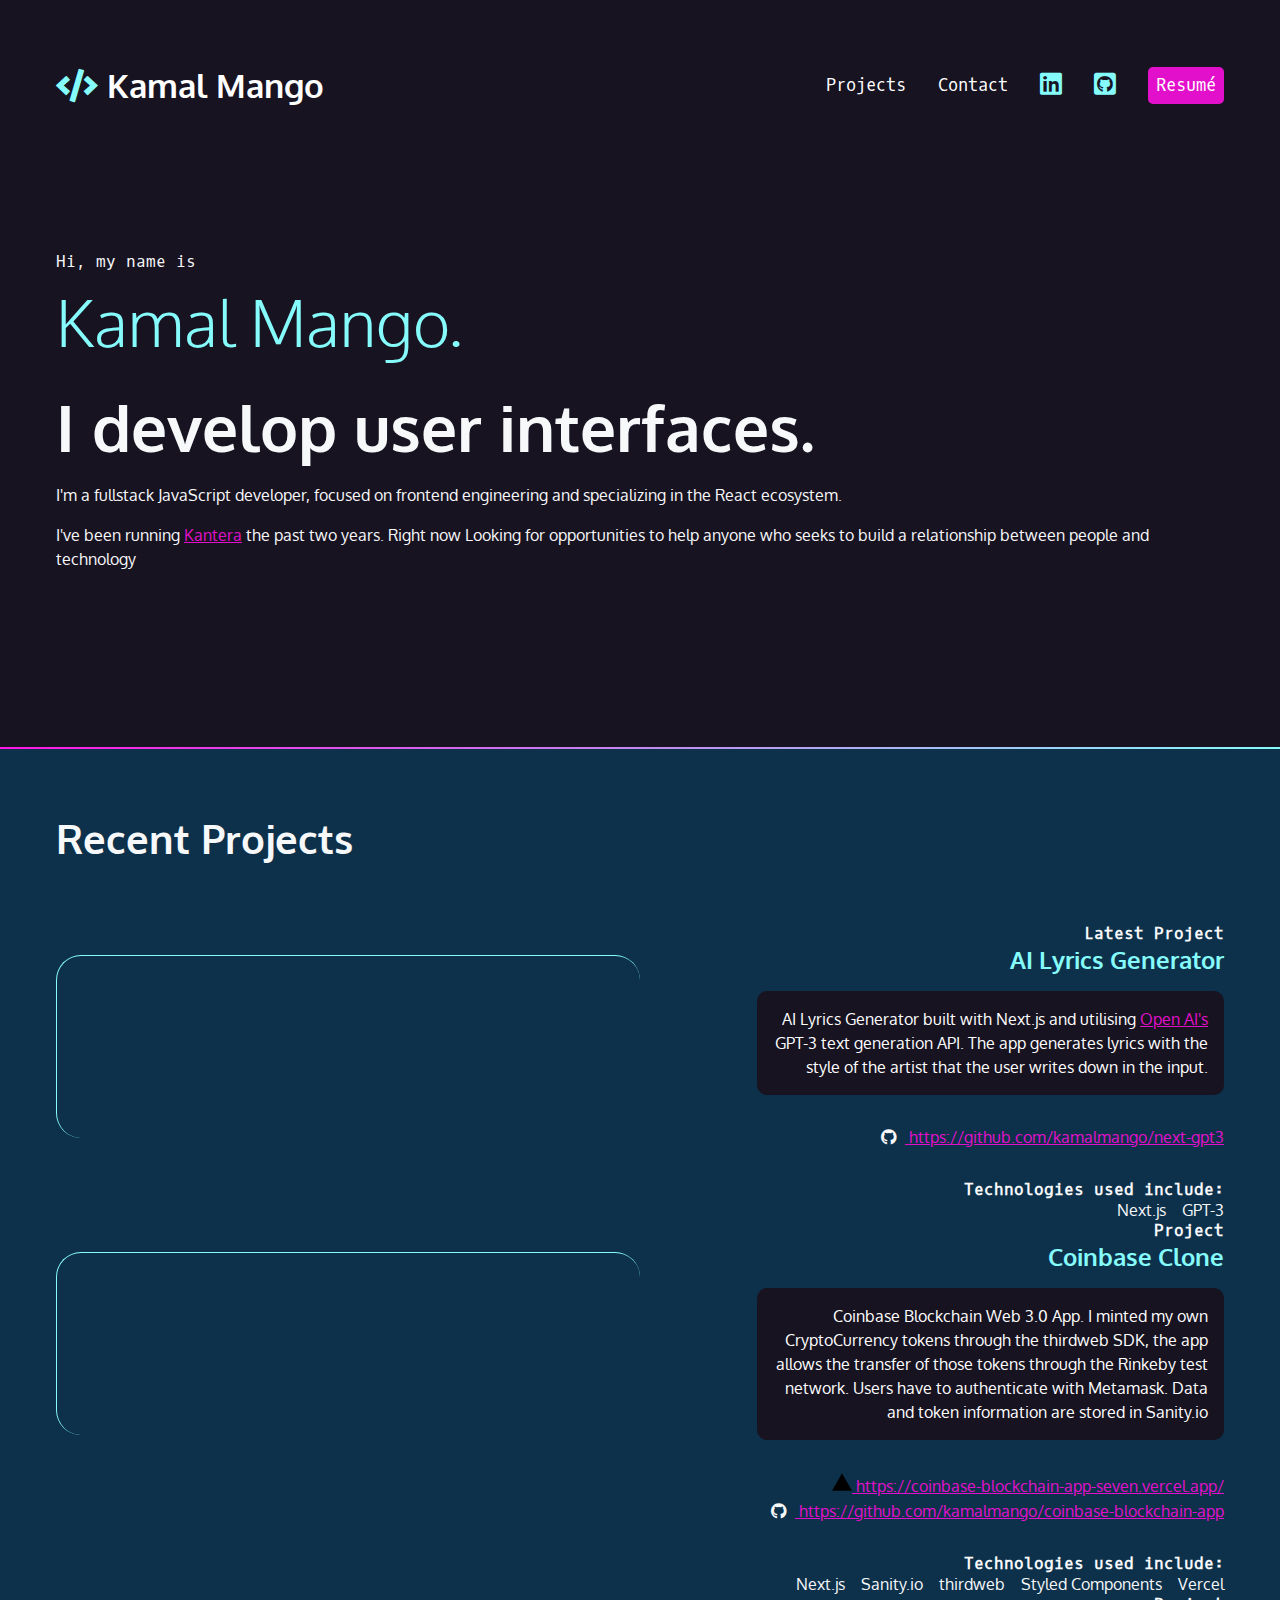
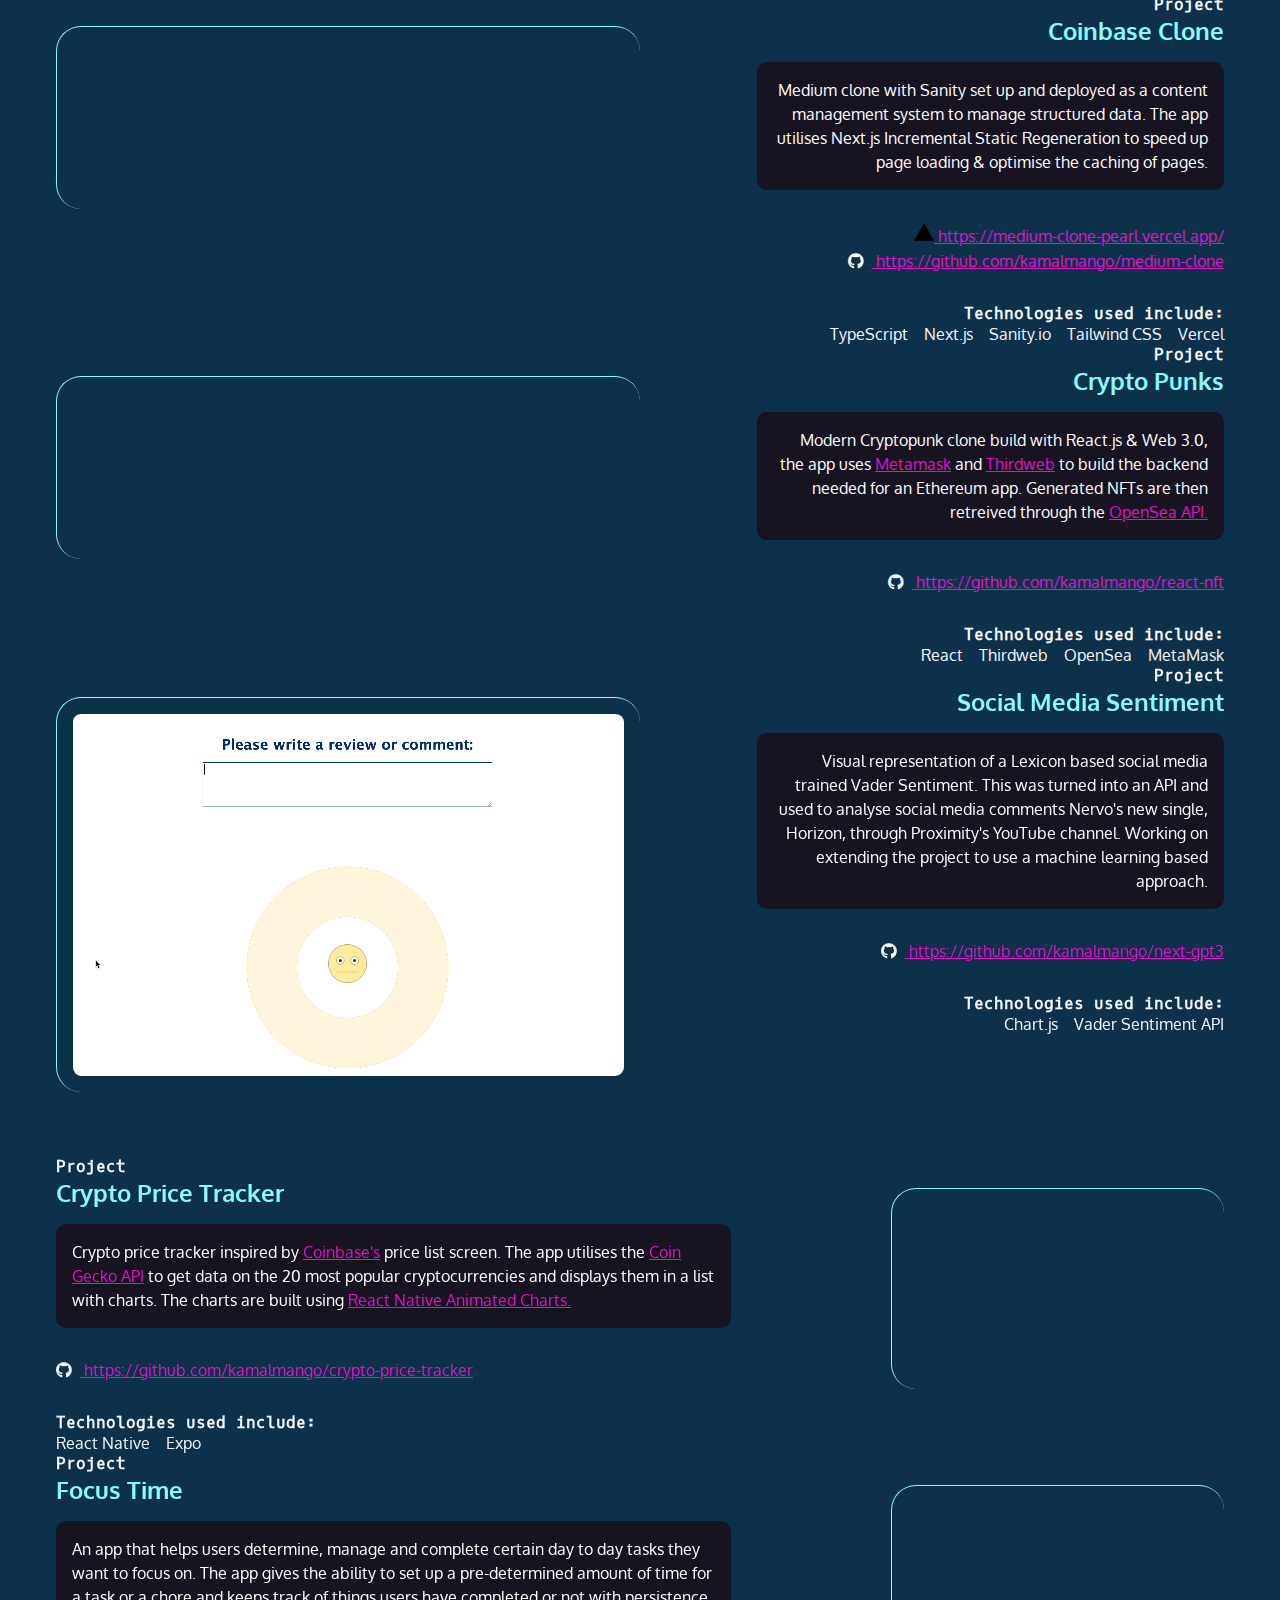
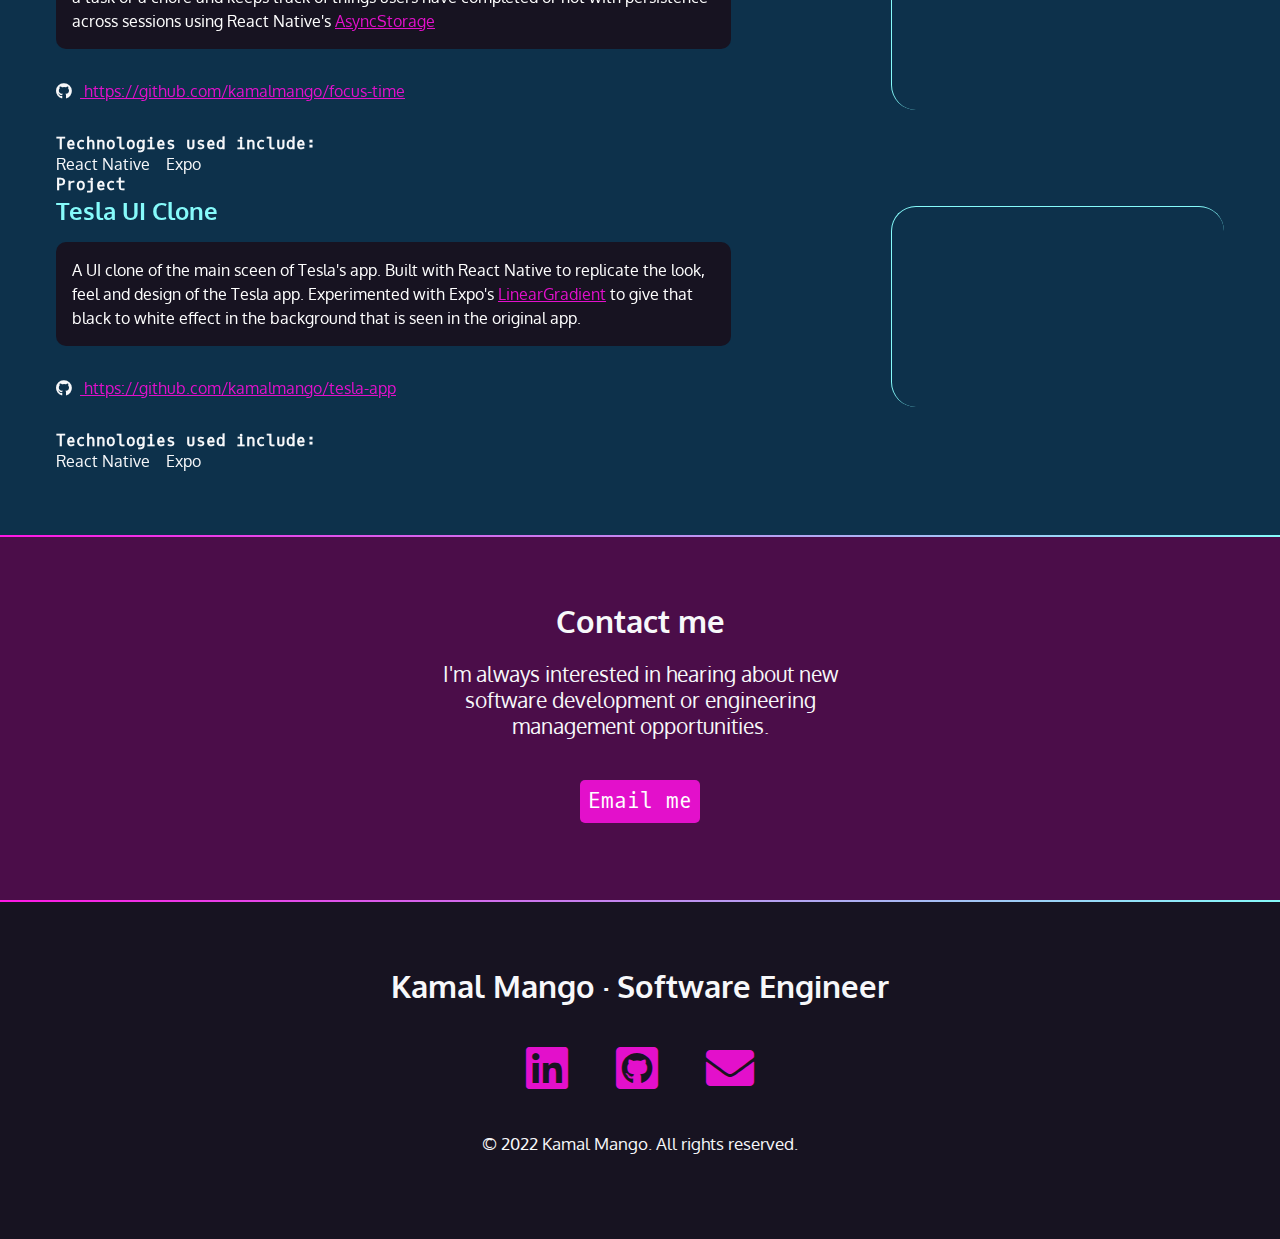
==== commit 0200ae6b: "fix broken link and update link styles" ====
--- a/home.html
+++ b/home.html
@@ -61,7 +61,8 @@
           <h4>Latest Project</h4>
           <h3>AI Lyrics Generator</h3>
           <p class="blackbox">
-            AI Lyrics Generator built with Next.js and utilising <a href="https://openai.com/api/" target="_blank">Open AI's</a> GPT-3 text generation API
+            AI Lyrics Generator built with Next.js and utilising <a href="https://openai.com/api/" target="_blank">Open AI's</a> GPT-3 text generation API. The app generates lyrics
+            with the style of the artist that the user writes down in the input. 
           </p>
           <div class="git-link">
             <a href="https://github.com/kamalmango/next-gpt3" target="_blank">
@@ -121,7 +122,7 @@
           <h3>Coinbase Clone</h3>
           <p class="blackbox">
             Medium clone with Sanity set up and deployed as a content management system to manage structured data. The app utilises Next.js Incremental Static Regeneration
-            to speed up page loading & optimise the caching of pages. The app uses TypeScript to reduce bugs and the UI is fully responsive built with Tailwind CSS
+            to speed up page loading & optimise the caching of pages.
           </p>
           <!-- <div class="vercel-link">
             <a href="https://coinbase-blockchain-app-seven.vercel.app/" target="_blank">
@@ -130,7 +131,7 @@
             </a>
           </div> -->
           <div class="vercel-link">
-            <a href="https://medium-clone-pearl.vercel.app/ target="_blank">
+            <a href="https://medium-clone-pearl.vercel.app/" target="_blank">
               <img class="vercel" src="./img/vercel.svg" />
               <span>https://medium-clone-pearl.vercel.app/</span>
             </a>
--- a/css/style.css
+++ b/css/style.css
@@ -360,7 +360,7 @@
 }
 
 .git-link {
-  font-size: 1.1rem;
+  font-size: 1rem;
   margin-top: 2rem;
   margin-bottom: 2rem;
 }
@@ -369,7 +369,7 @@
   display: flex;
   flex-direction: column;
   gap: 5px;
-  font-size: 1.1rem;
+  font-size: 1rem;
   margin-top: 2rem;
   margin-bottom: 2rem;
 }
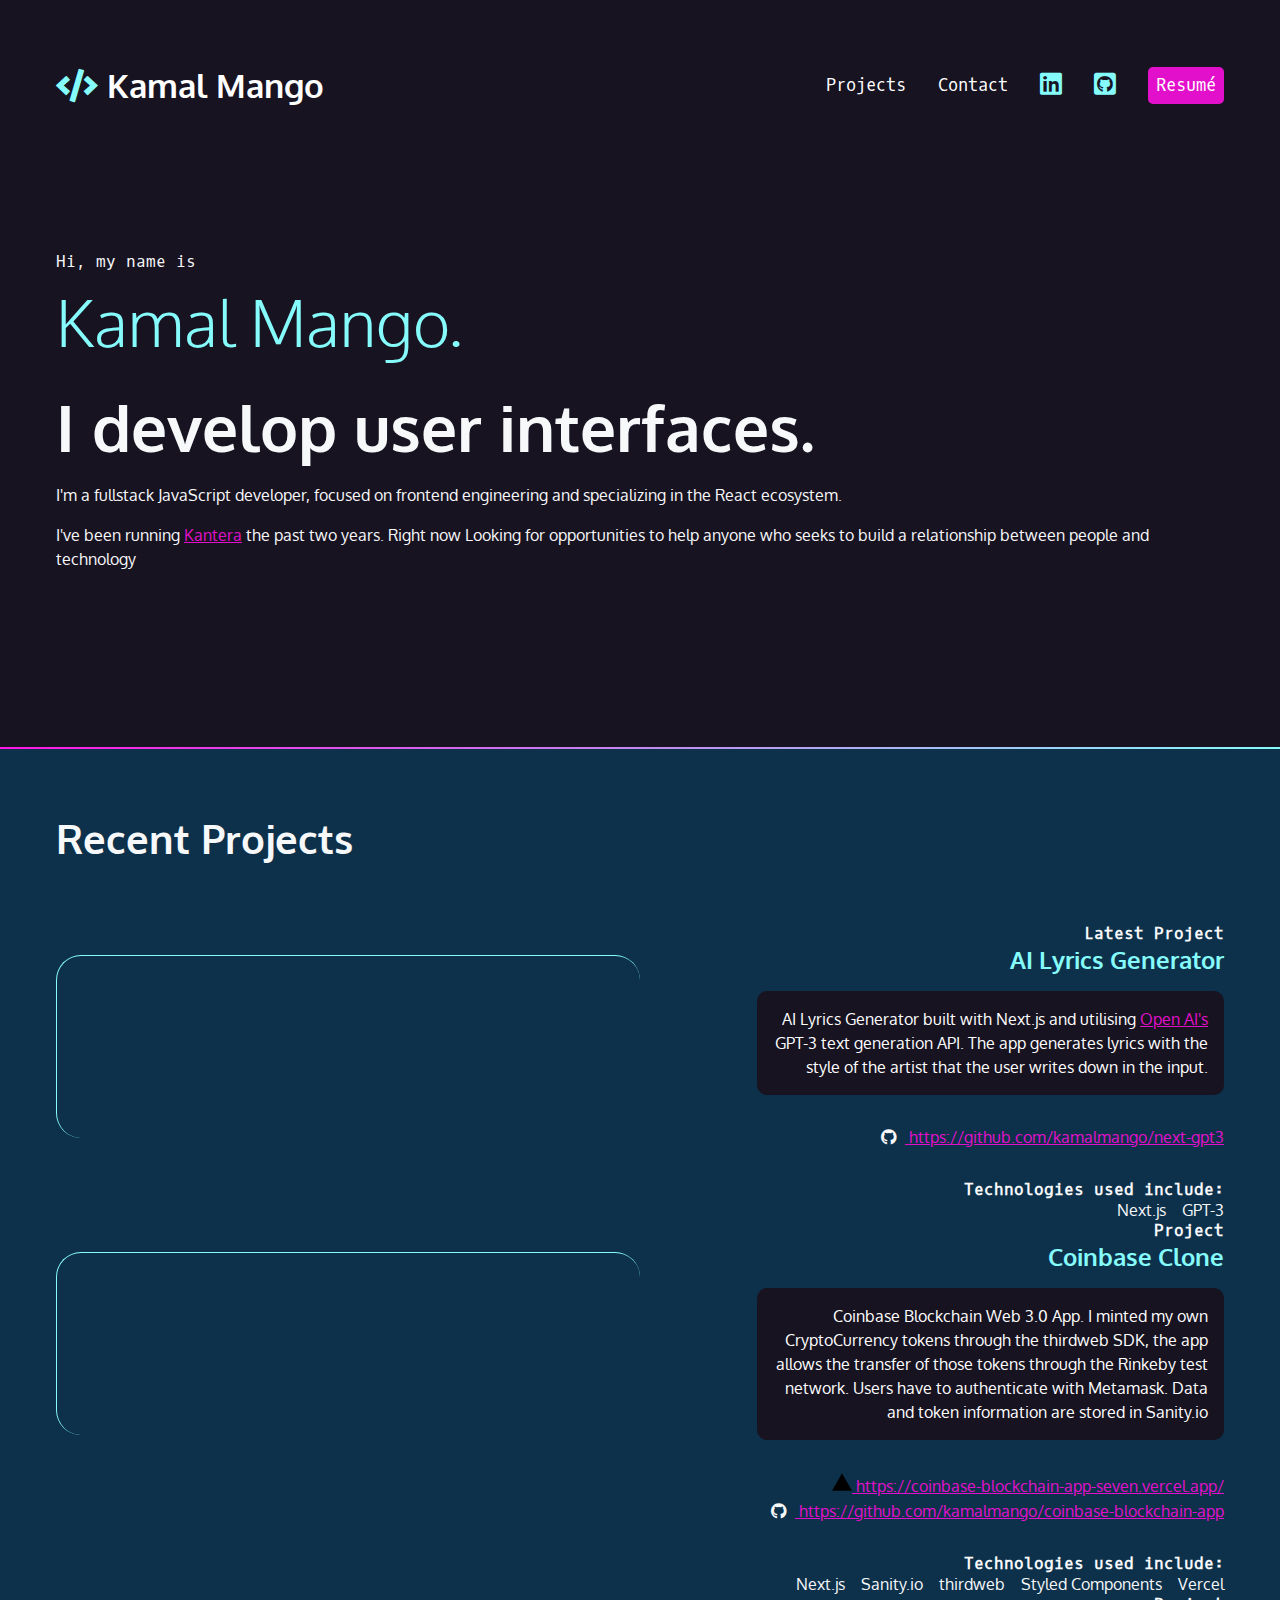
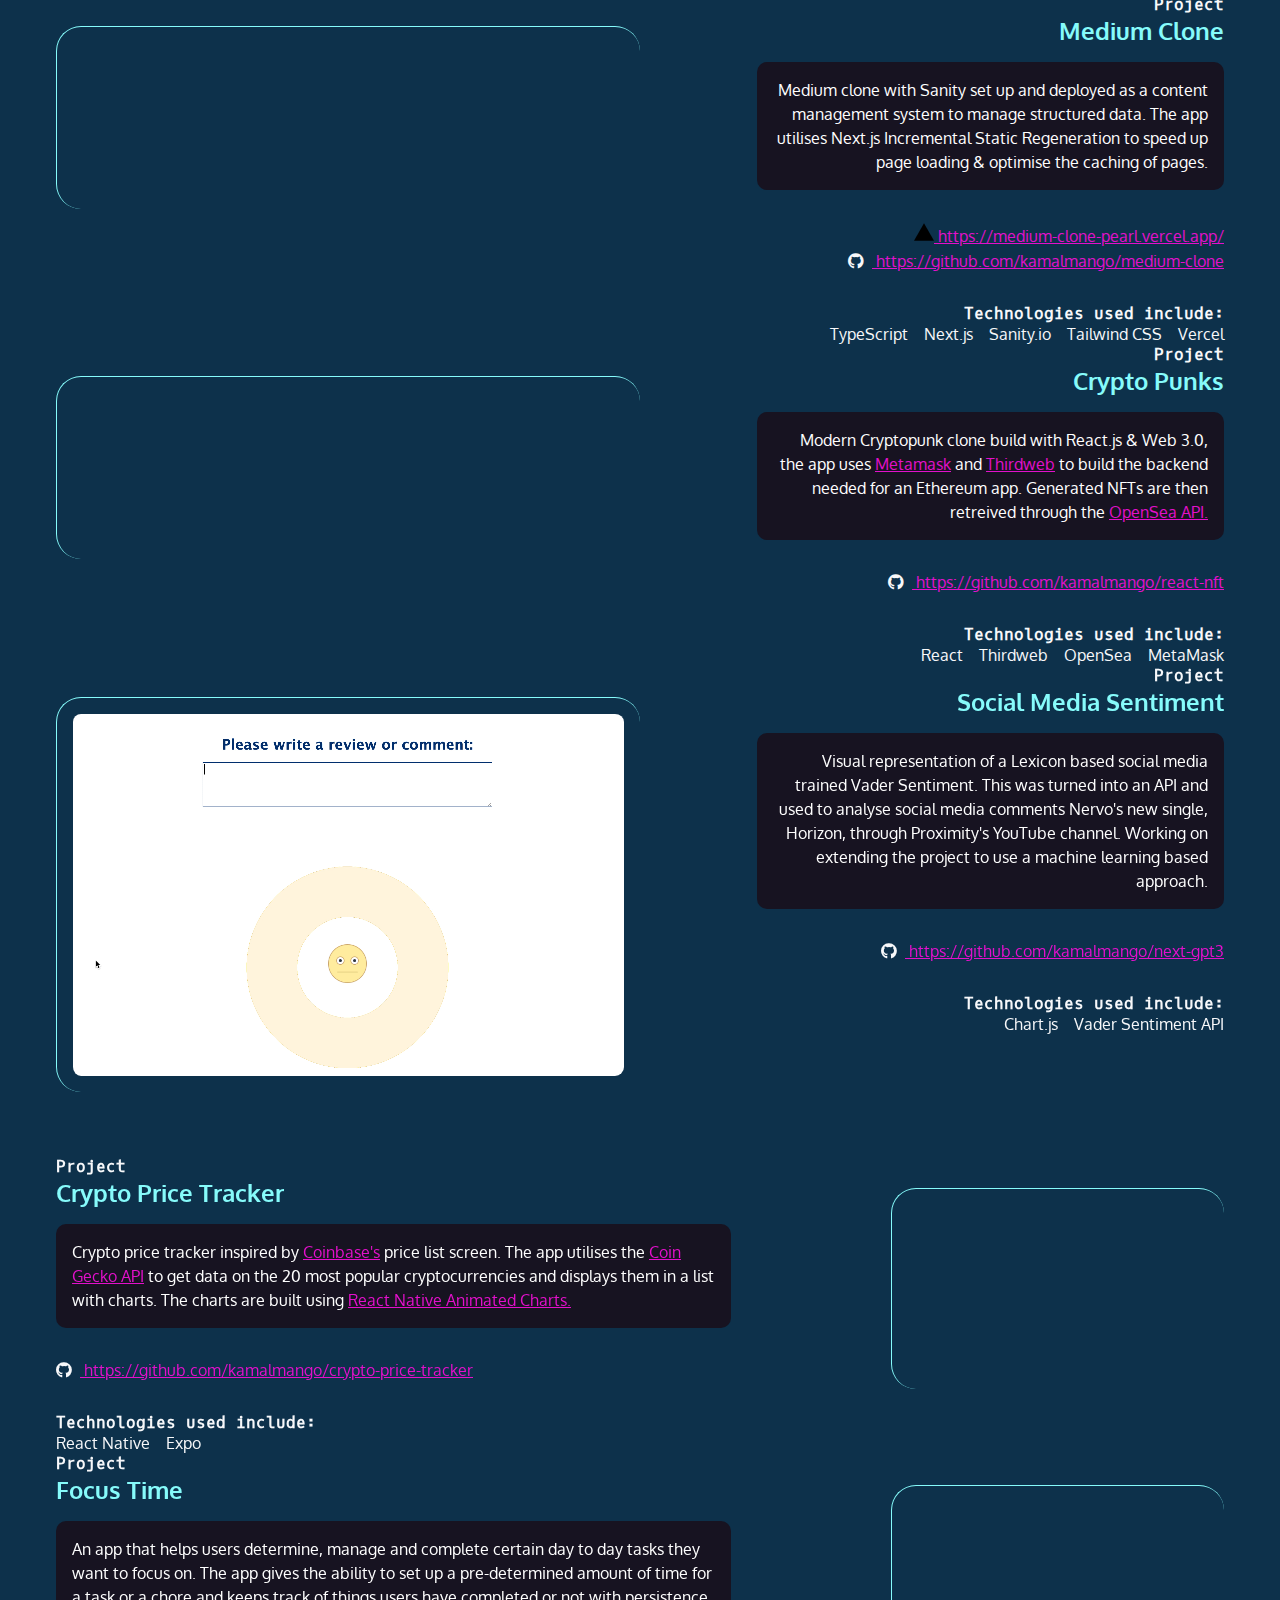
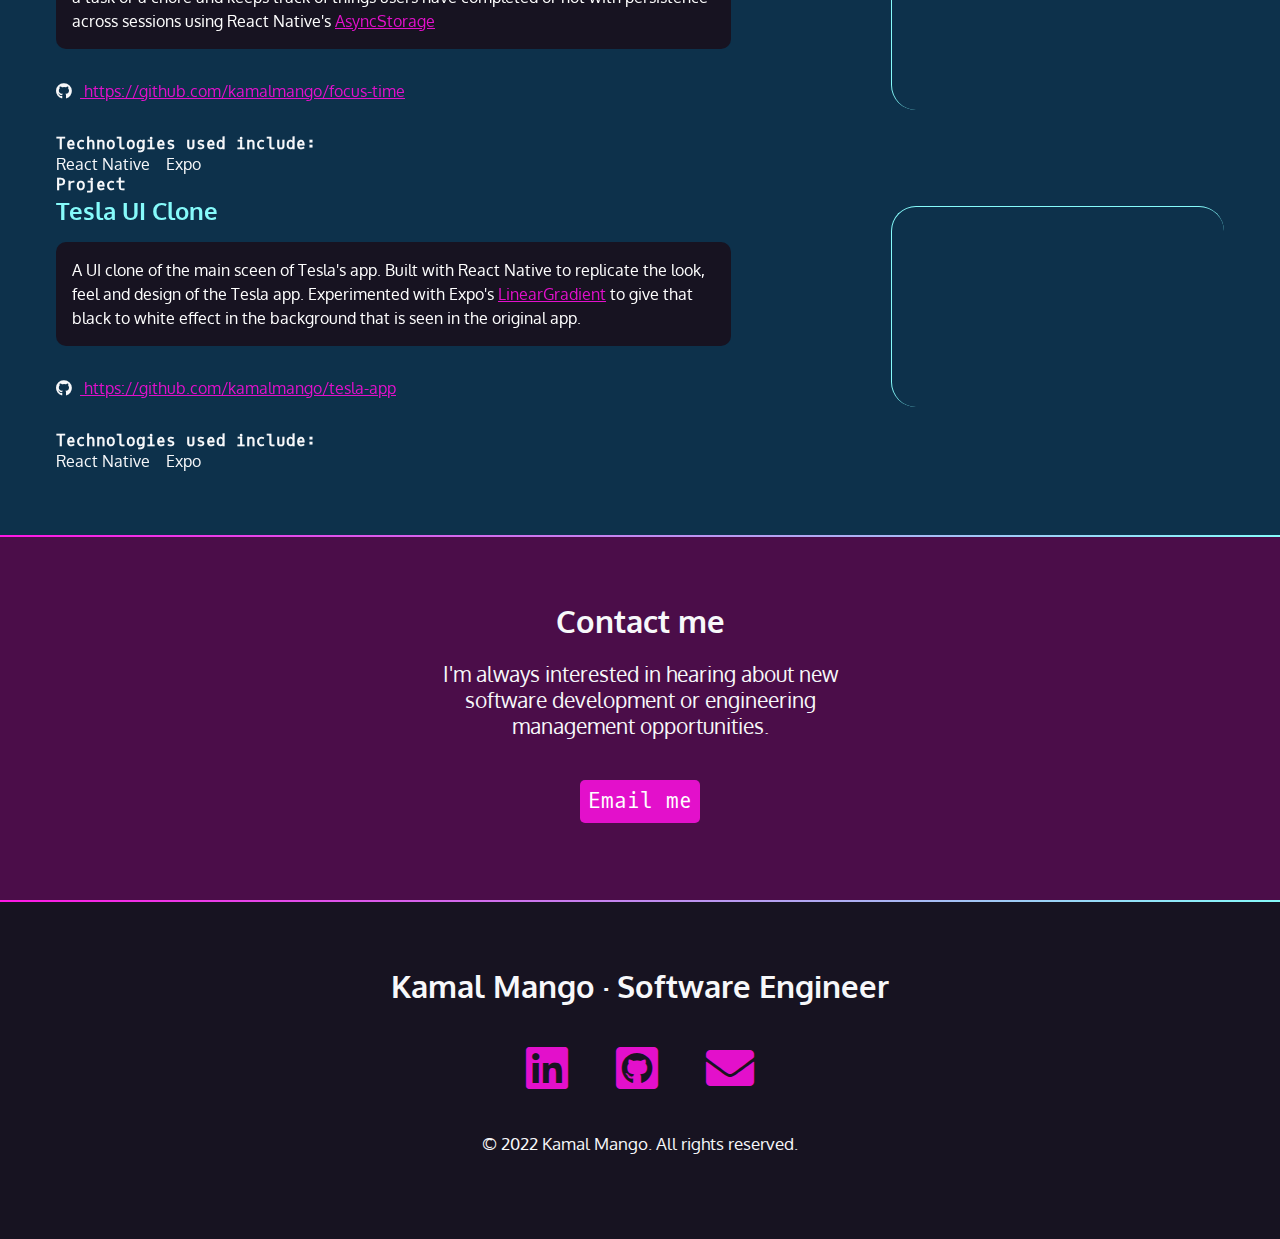
==== commit 5289f13e: "fix project title" ====
--- a/home.html
+++ b/home.html
@@ -119,7 +119,7 @@
       <article class="desktop">
         <div class="desktop-text">
           <h4>Project</h4>
-          <h3>Coinbase Clone</h3>
+          <h3>Medium Clone</h3>
           <p class="blackbox">
             Medium clone with Sanity set up and deployed as a content management system to manage structured data. The app utilises Next.js Incremental Static Regeneration
             to speed up page loading & optimise the caching of pages.
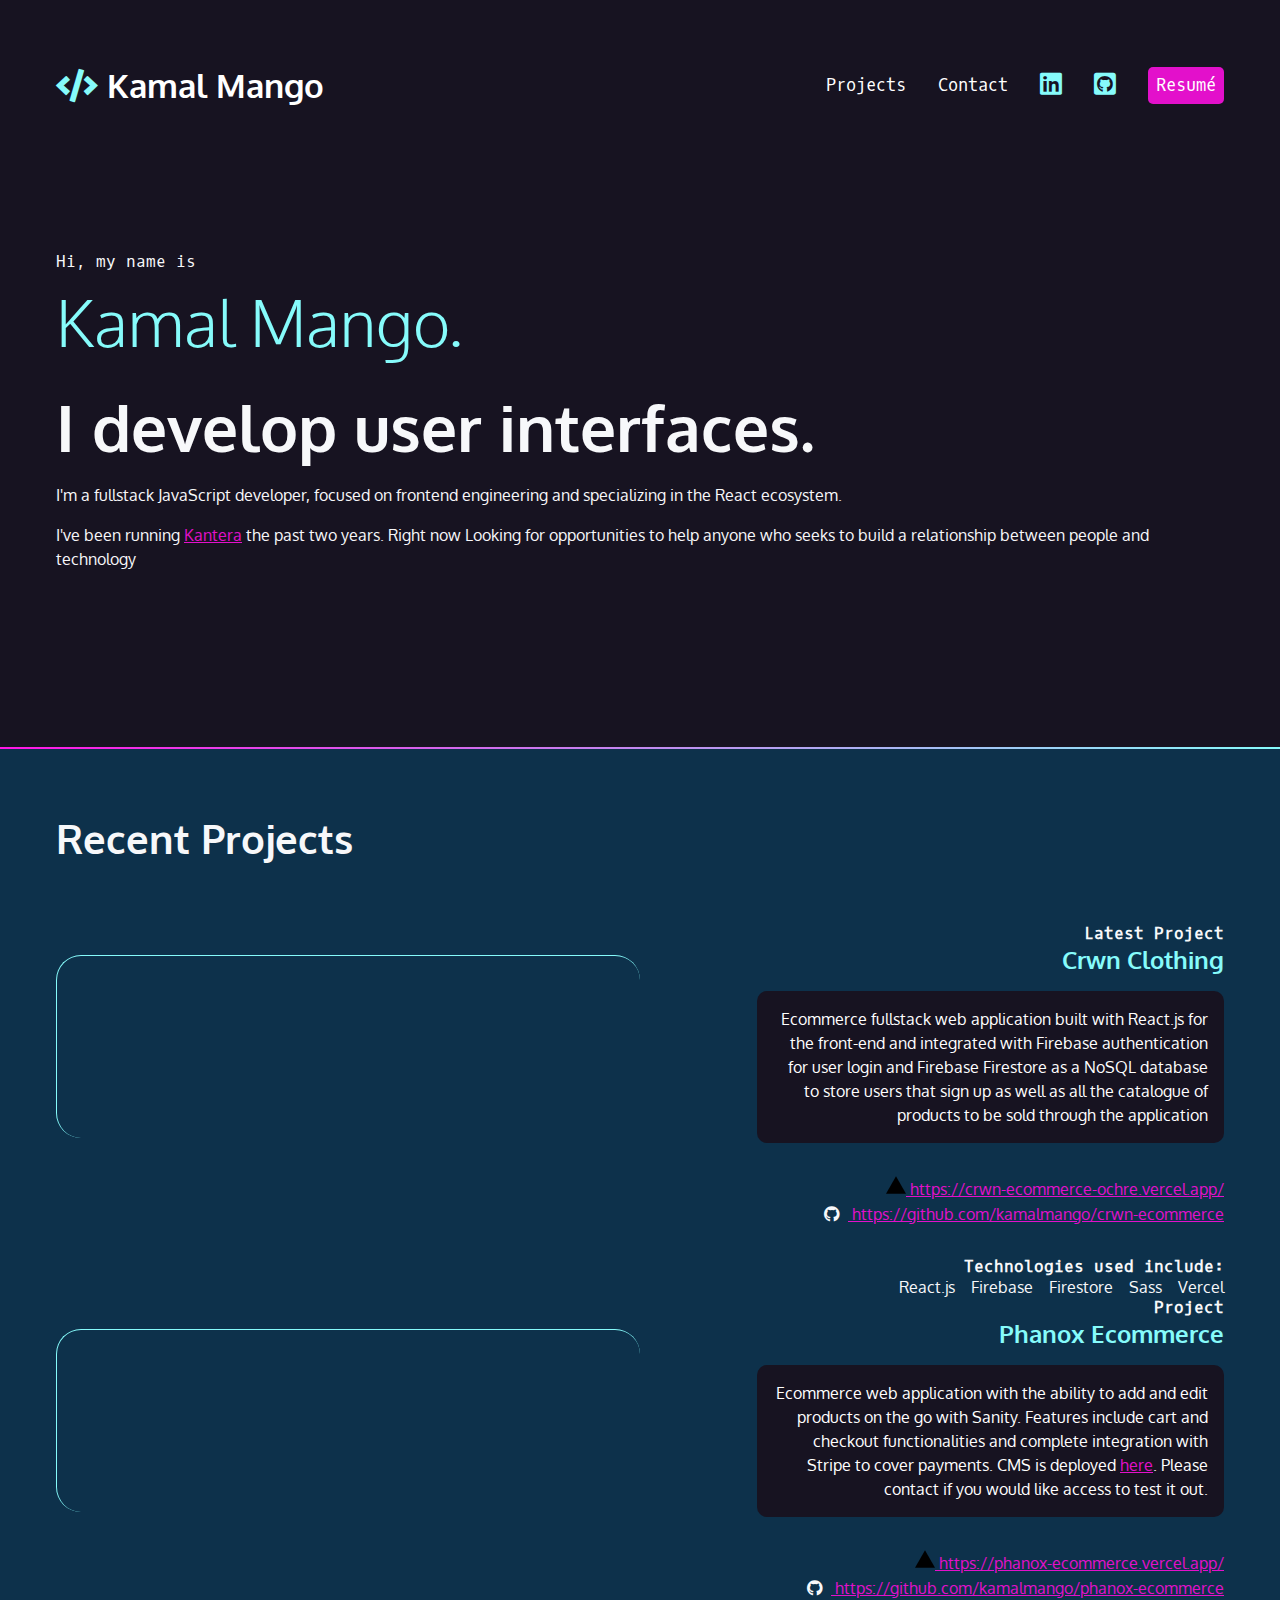
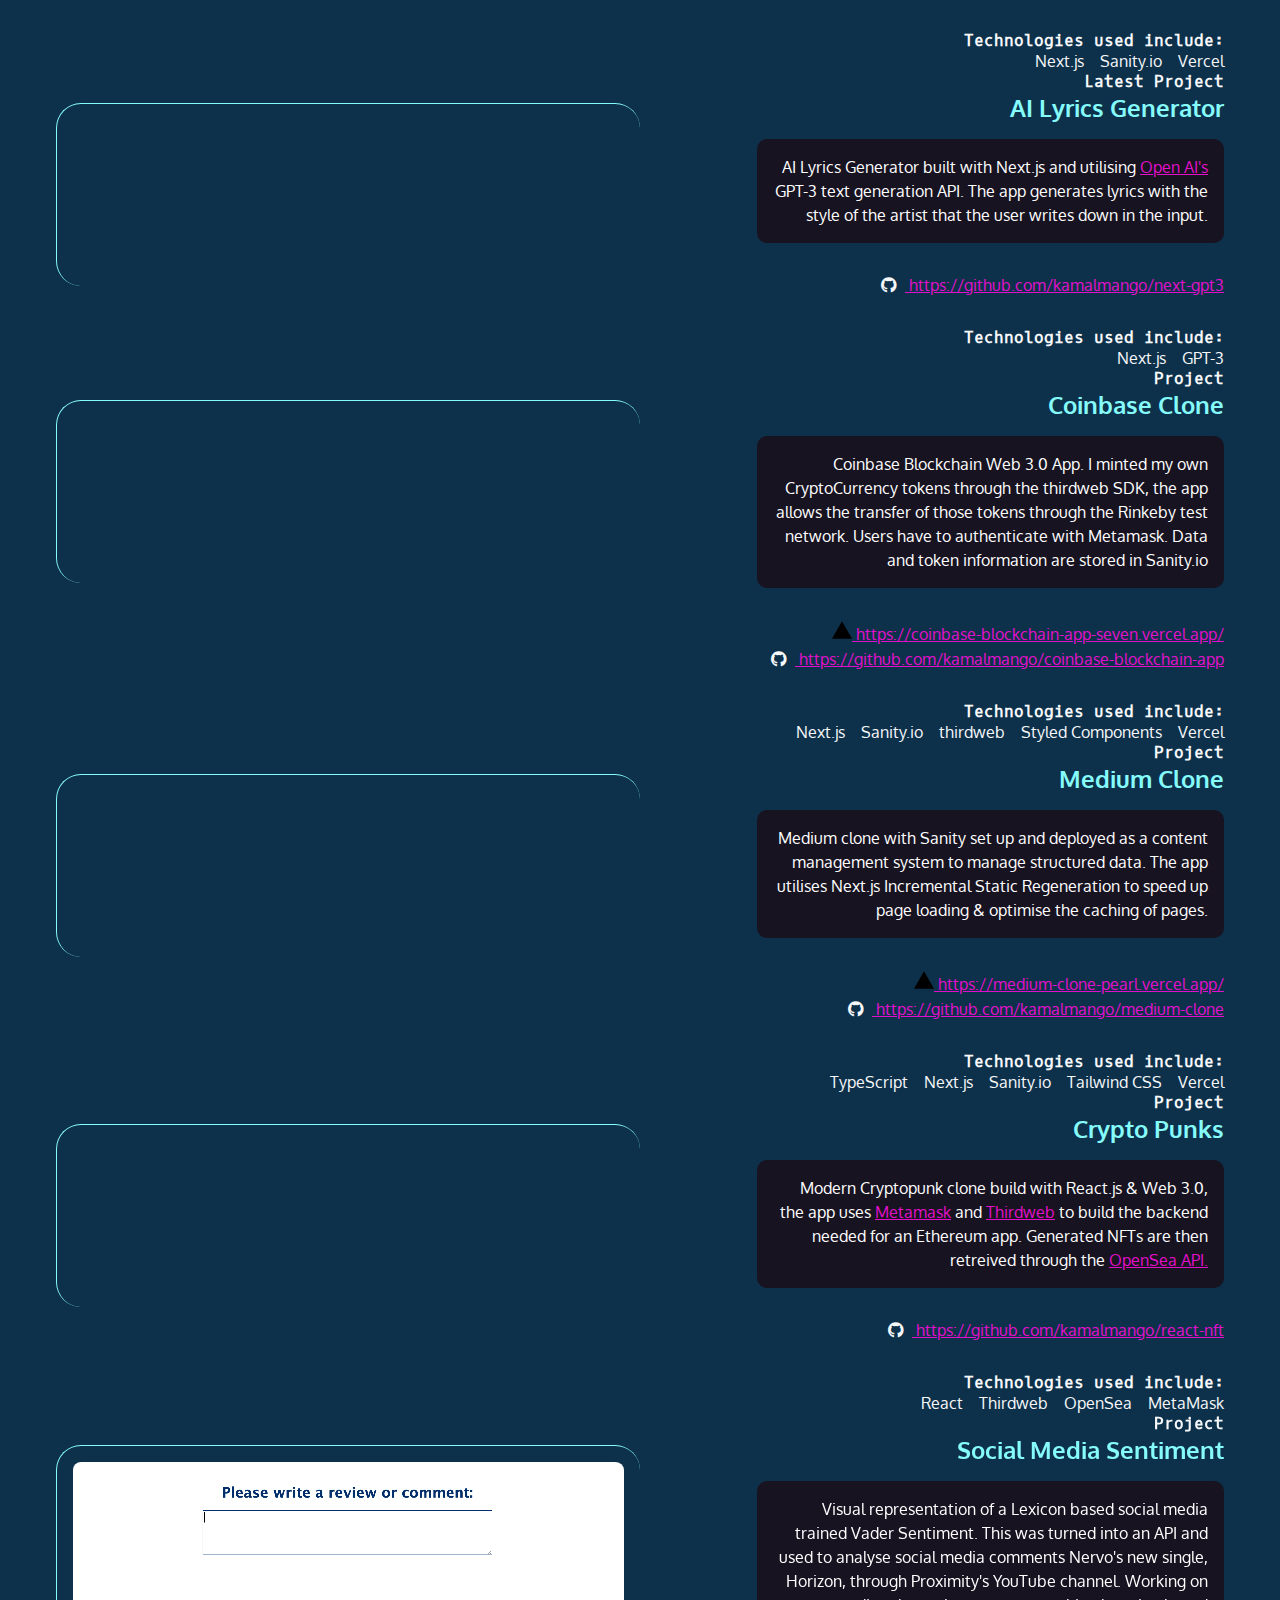
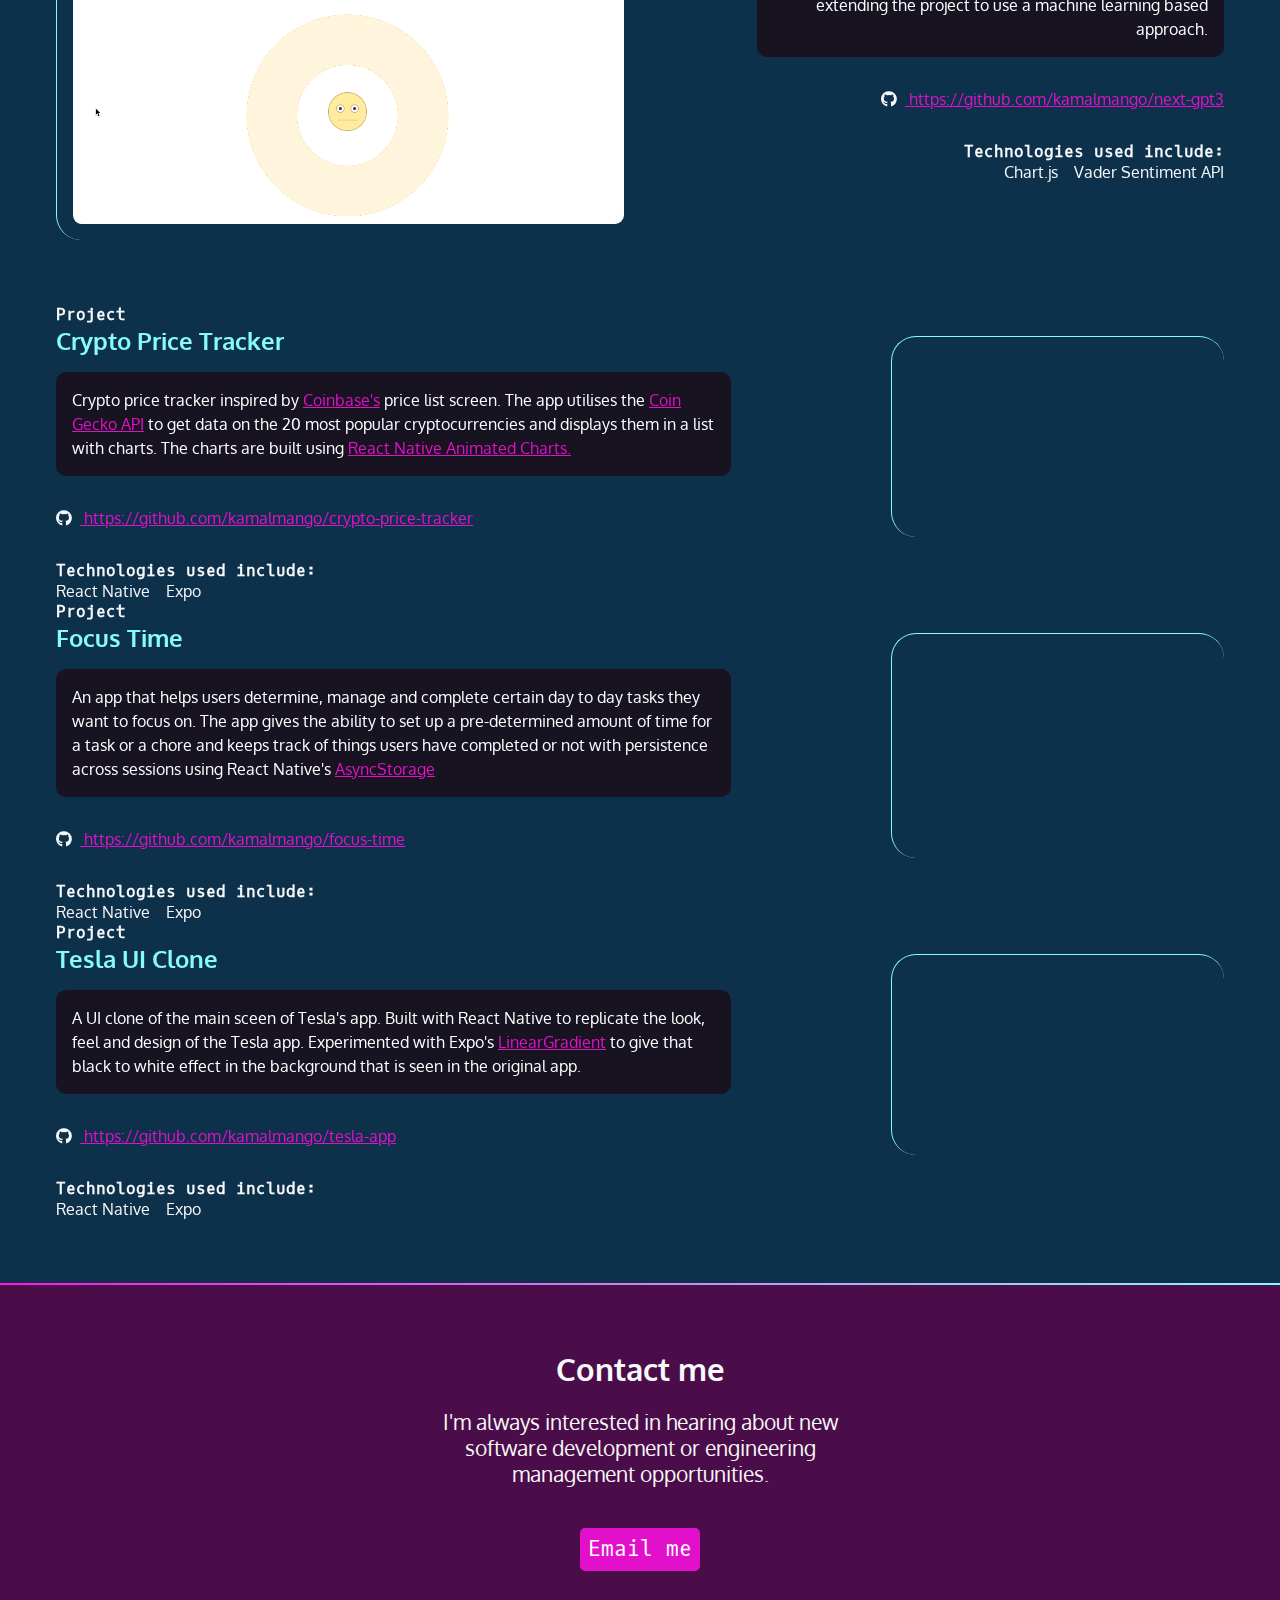
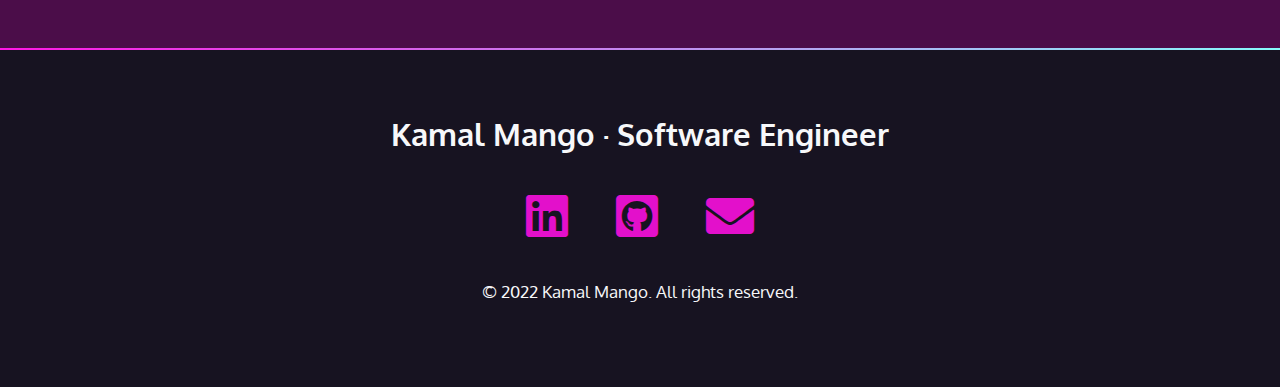
==== commit a7a743dd: "add two new projects" ====
--- a/home.html
+++ b/home.html
@@ -59,6 +59,69 @@
       <article class="desktop">
         <div class="desktop-text">
           <h4>Latest Project</h4>
+          <h3>Crwn Clothing</h3>
+          <p class="blackbox">
+            Ecommerce fullstack web application built with React.js for the front-end and integrated with Firebase authentication for user 
+            login and Firebase Firestore as a NoSQL database to store users that sign up as well as all the catalogue of products 
+            to be sold through the application
+          </p>
+          
+          <div class="vercel-link">
+            <a href="https://crwn-ecommerce-ochre.vercel.app/" target="_blank">
+              <img class="vercel" src="./img/vercel.svg" />
+              <span>https://crwn-ecommerce-ochre.vercel.app/</span>
+            </a>
+            <a href="https://github.com/kamalmango/crwn-ecommerce" target="_blank">
+              <span class="fab fa-github" aria-hidden="true"></span>
+              <span>https://github.com/kamalmango/crwn-ecommerce</span>
+            </a>
+          </div>
+          <h4>Technologies used include:</h4>
+          <ul>
+            <li>React.js</li>
+            <li>Firebase</li>
+            <li>Firestore</li>
+            <li>Sass</li>
+            <li>Vercel</li>
+          </ul>
+        </div>
+        <video autoplay muted loop class="desktop-vid"><source src="./vids/crwn-clothing.mov"></video>
+      </article>
+
+      <article class="desktop">
+        <div class="desktop-text">
+          <h4>Project</h4>
+          <h3>Phanox Ecommerce</h3>
+          <p class="blackbox">
+            Ecommerce web application with the ability to add and edit products on the go with Sanity. 
+            Features include cart and checkout functionalities and complete integration with Stripe to cover payments.
+            CMS is deployed <a href="https://phanox-ecommerce.sanity.studio/" target="_blank">here</a>. Please contact if 
+            you would like access to test it out. 
+          </p>
+          
+          <div class="vercel-link">
+            <a href="https://phanox-ecommerce.vercel.app/" target="_blank">
+              <img class="vercel" src="./img/vercel.svg" />
+              <span>https://phanox-ecommerce.vercel.app/</span>
+            </a>
+            <a href="https://github.com/kamalmango/phanox-ecommerce" target="_blank">
+              <span class="fab fa-github" aria-hidden="true"></span>
+              <span>https://github.com/kamalmango/phanox-ecommerce</span>
+            </a>
+          </div>
+          <h4>Technologies used include:</h4>
+          <ul>
+            <li>Next.js</li>
+            <li>Sanity.io</li>
+            <li>Vercel</li>
+          </ul>
+        </div>
+        <video autoplay muted loop class="desktop-vid"><source src="./vids/phanox-ecommerce.mov"></video>
+      </article>
+
+      <article class="desktop">
+        <div class="desktop-text">
+          <h4>Latest Project</h4>
           <h3>AI Lyrics Generator</h3>
           <p class="blackbox">
             AI Lyrics Generator built with Next.js and utilising <a href="https://openai.com/api/" target="_blank">Open AI's</a> GPT-3 text generation API. The app generates lyrics
@@ -88,12 +151,7 @@
             through the thirdweb SDK, the app allows the transfer of those tokens through the Rinkeby test network. Users have to authenticate with Metamask. 
             Data and token information are stored in Sanity.io
           </p>
-          <!-- <div class="vercel-link">
-            <a href="https://coinbase-blockchain-app-seven.vercel.app/" target="_blank">
-              <img class="vercel" src="./img/vercel.svg" />
-              <span>https://coinbase-blockchain-app-seven.vercel.app/</span>
-            </a>
-          </div> -->
+          
           <div class="vercel-link">
             <a href="https://coinbase-blockchain-app-seven.vercel.app/" target="_blank">
               <img class="vercel" src="./img/vercel.svg" />
